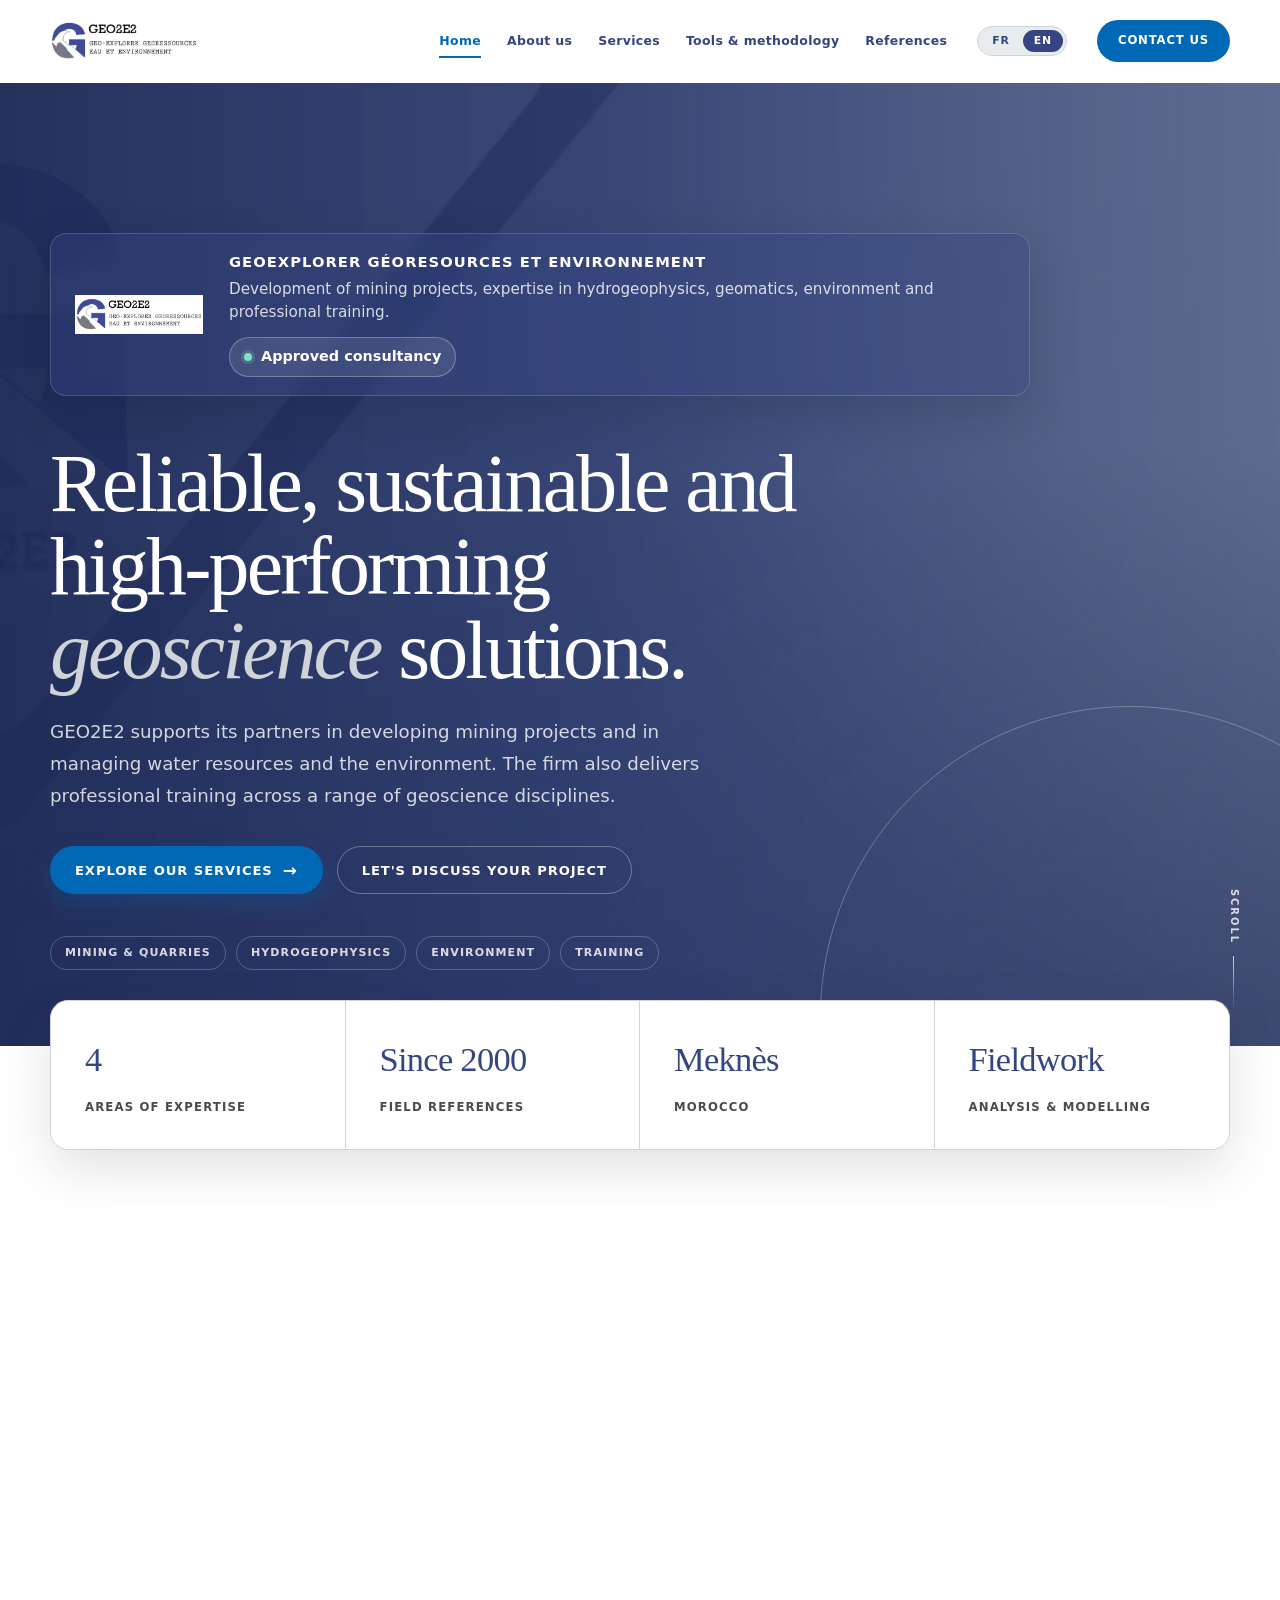
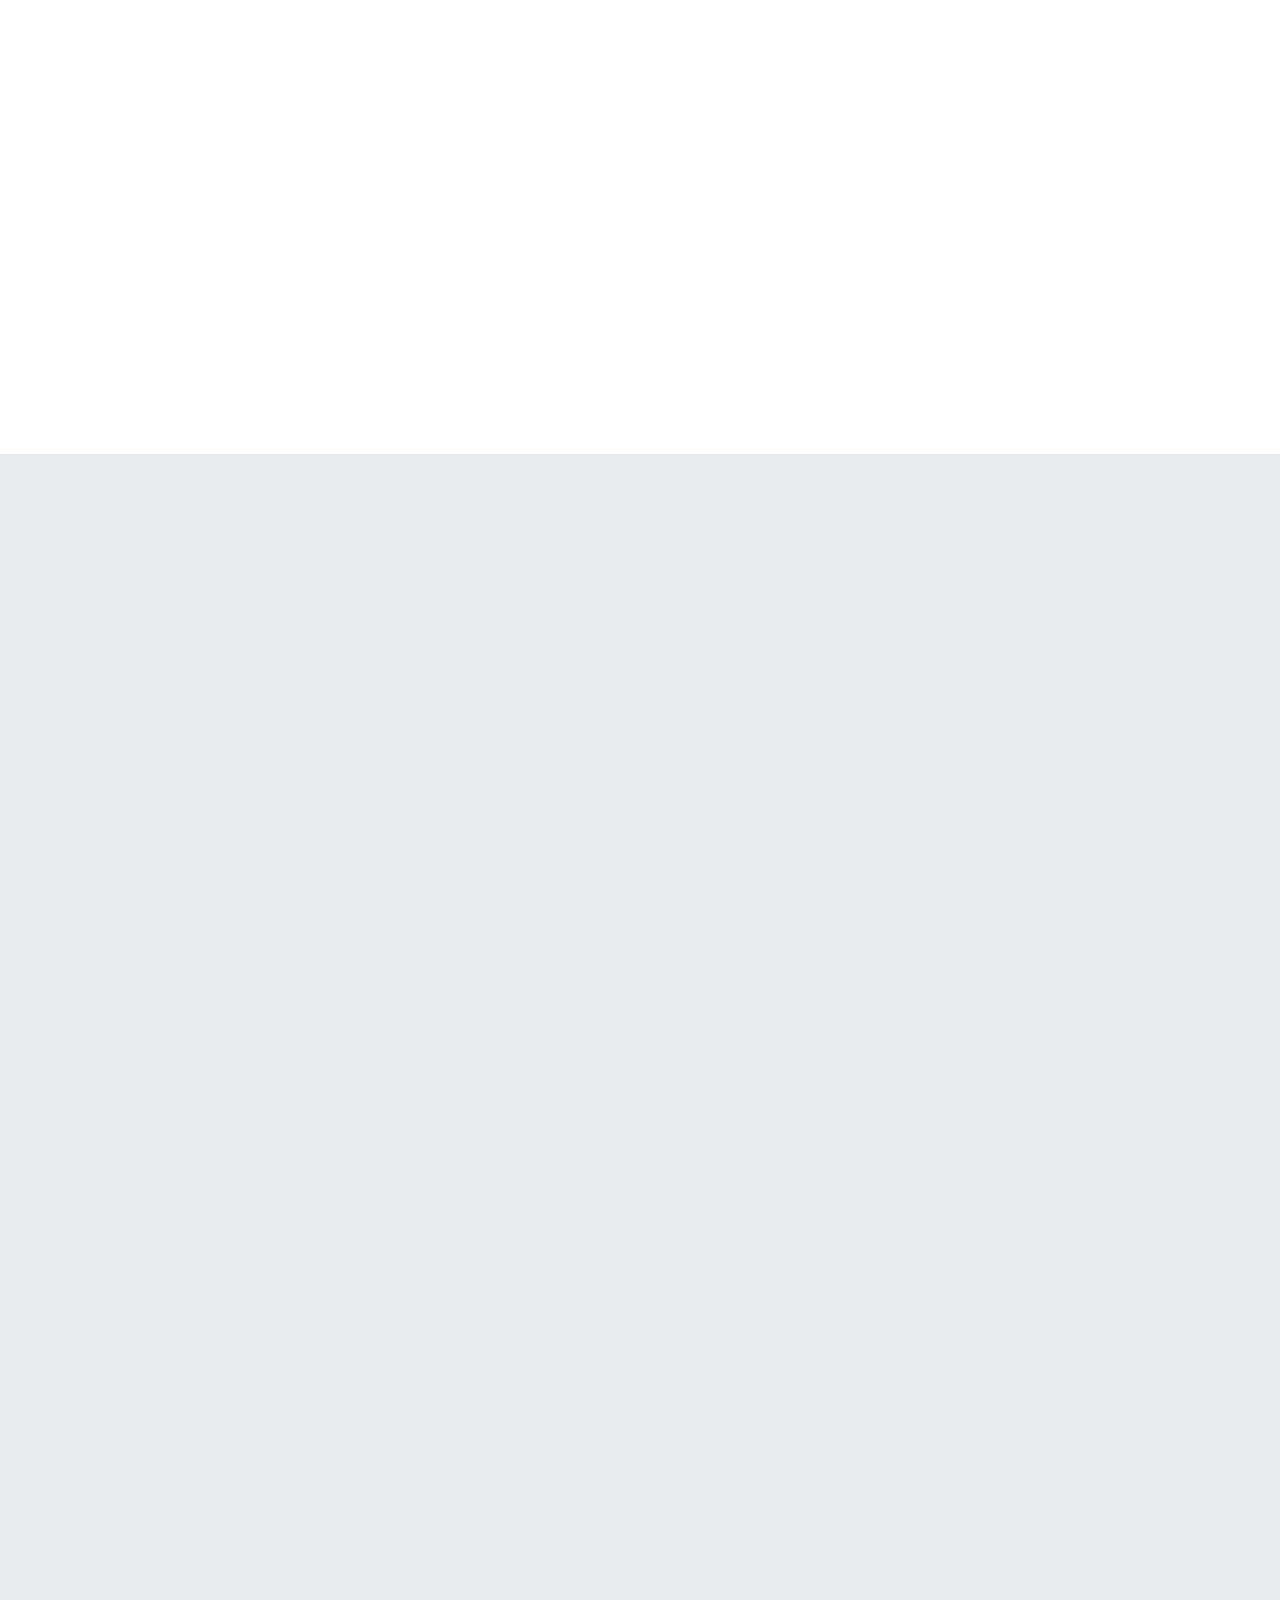
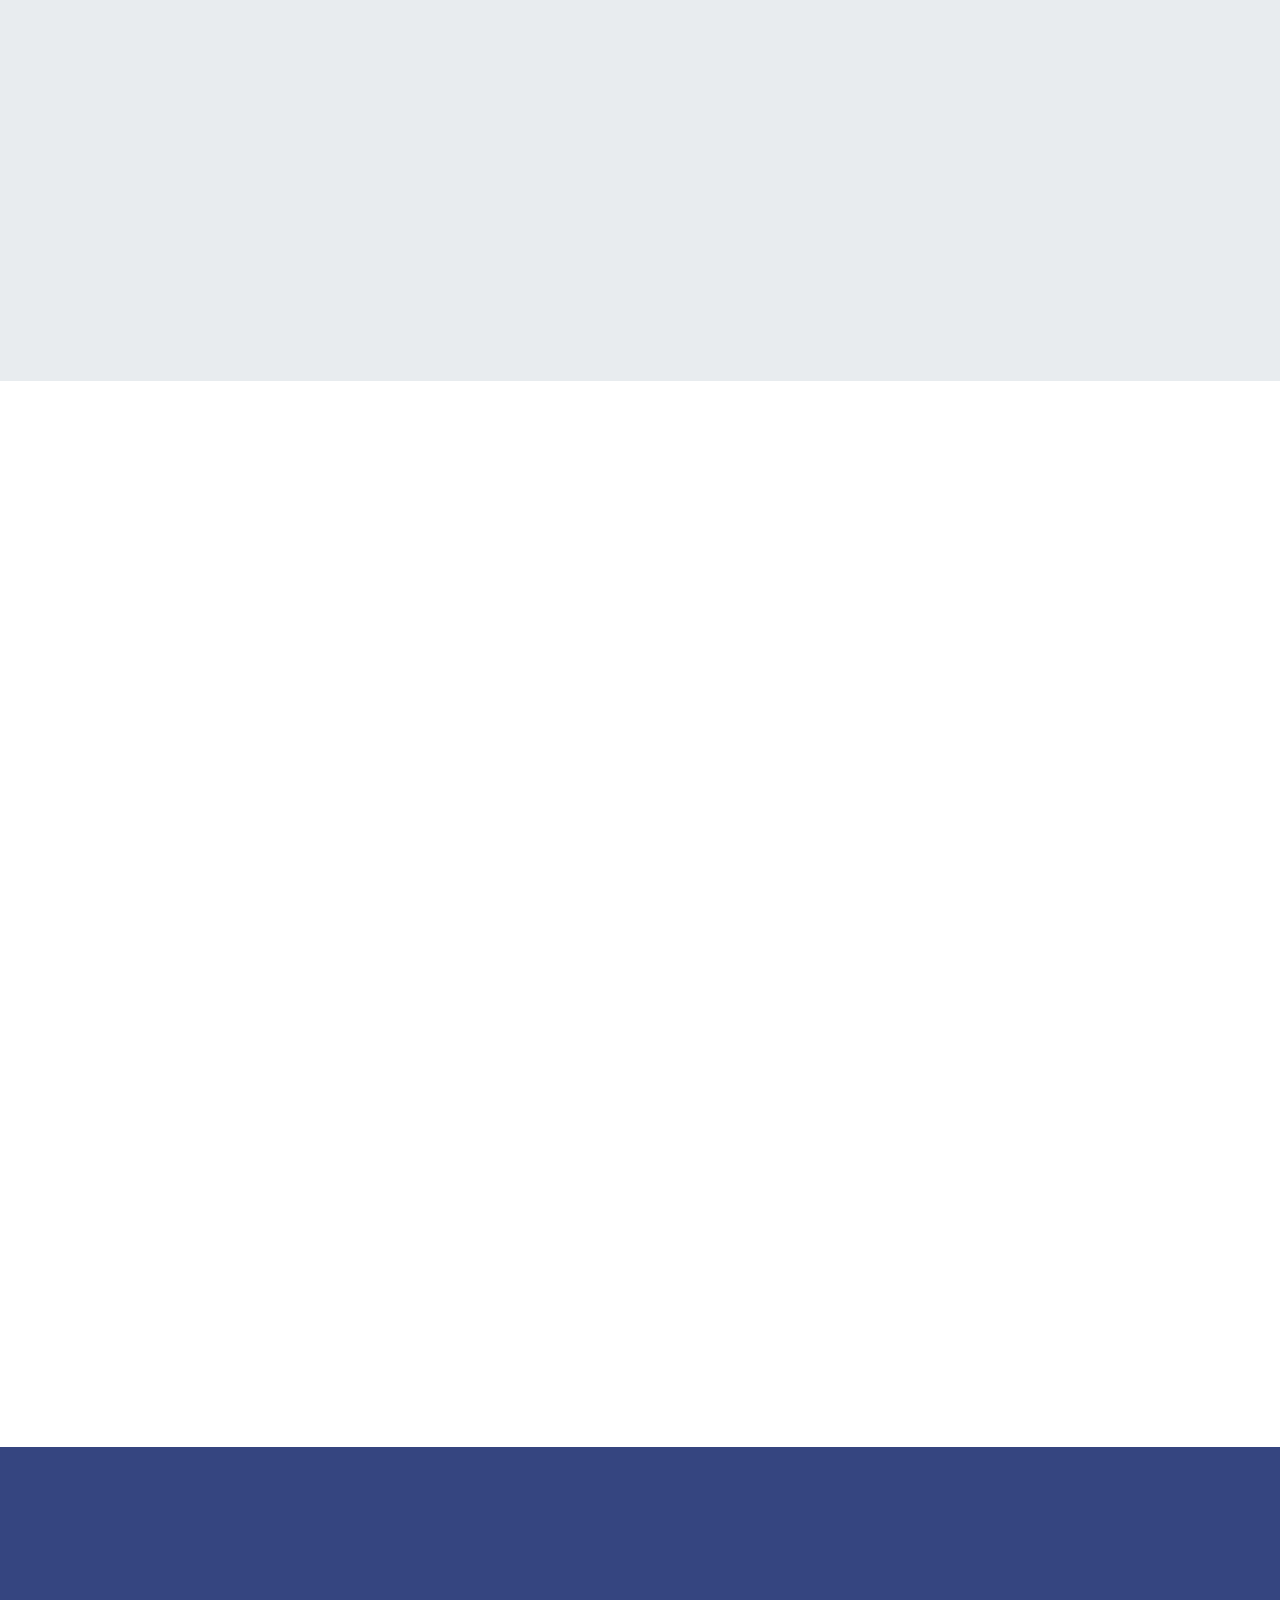
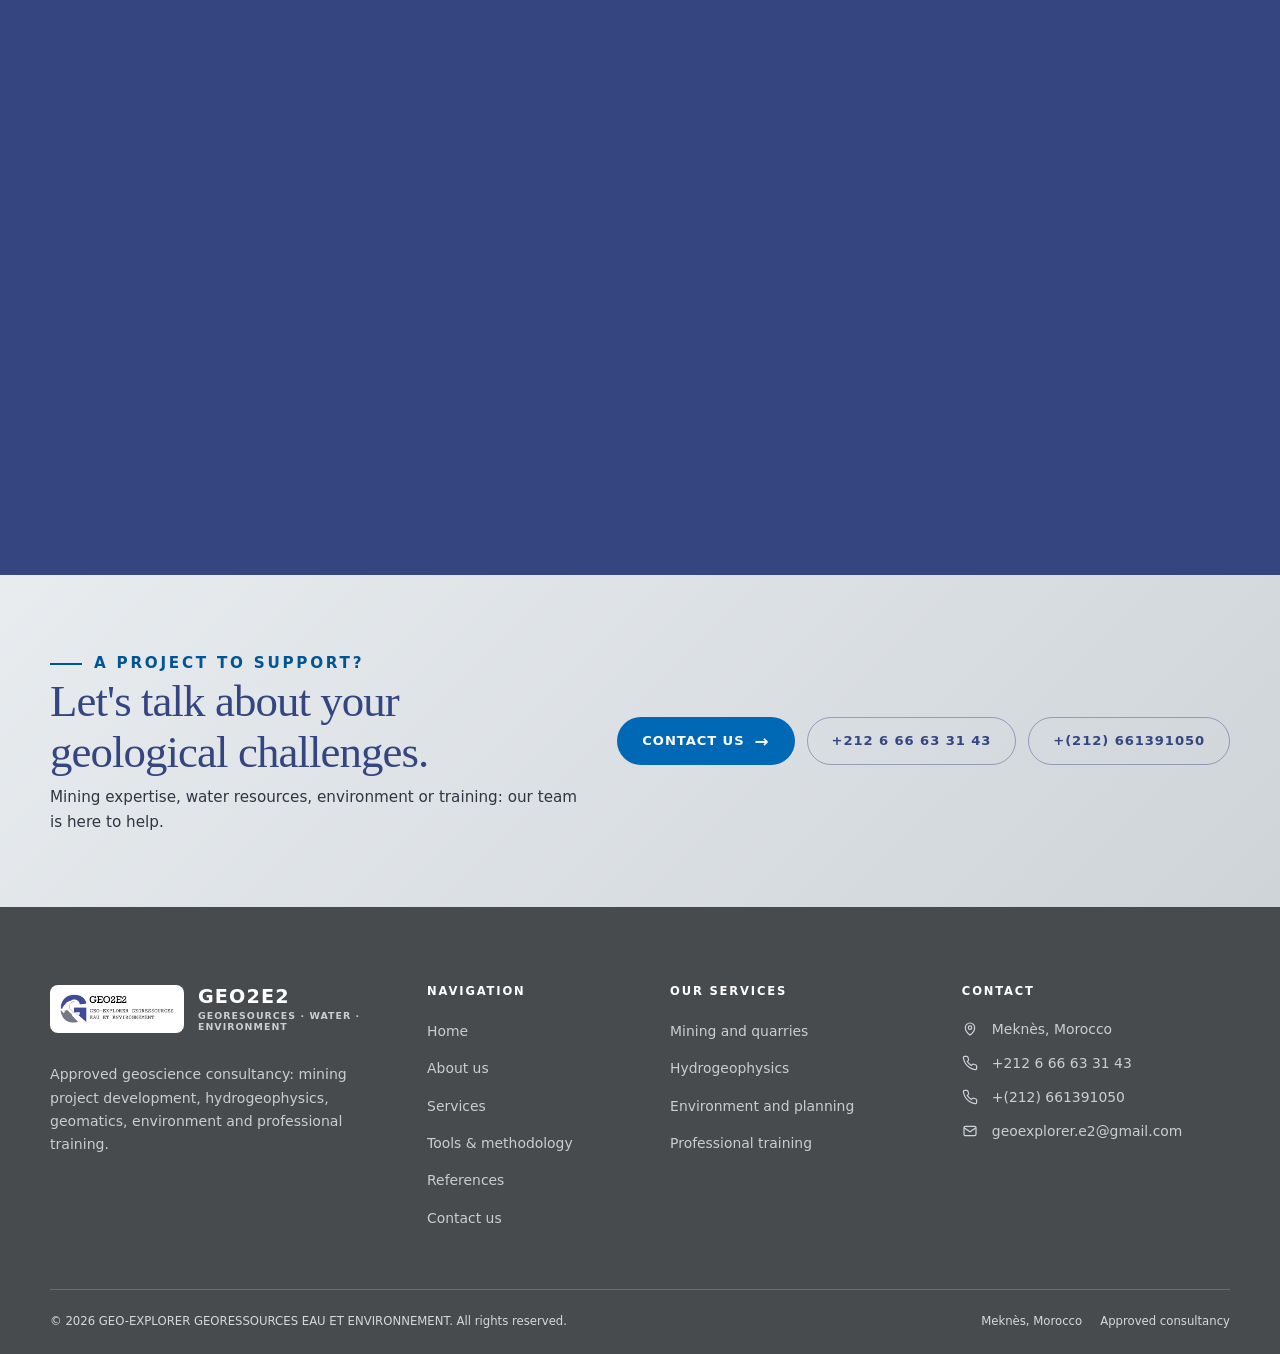
==== en/index.html @ a9dfc28a "État de référence avant remédiation" ====
<!DOCTYPE html>
<html lang="en" class="js">
<head>
  <meta charset="UTF-8">
  <meta name="viewport" content="width=device-width, initial-scale=1.0">
  <meta name="theme-color" content="#354580">
  <link rel="alternate" hreflang="fr" href="http://geo2e2.atwebpages.com/index.html">
  <link rel="alternate" hreflang="en" href="http://geo2e2.atwebpages.com/en/index.html">
  <link rel="alternate" hreflang="x-default" href="http://geo2e2.atwebpages.com/index.html">
  <link rel="canonical" href="http://geo2e2.atwebpages.com/en/index.html">
  <meta http-equiv="Content-Security-Policy" content="default-src 'none'; script-src 'self'; style-src 'self' https://fonts.googleapis.com; font-src https://fonts.gstatic.com; img-src 'self' data:; connect-src 'self'; form-action 'self' mailto:; base-uri 'self'; object-src 'none'; frame-src 'none'">
  <meta name="referrer" content="strict-origin-when-cross-origin">
  <title>GEO2E2 — Geoscience, mining, water and environmental consultancy</title>
  <meta name="description" content="GEO2E2 is an approved consultancy based in Meknès, Morocco. We support mining, hydrogeological and environmental projects and deliver professional training in the geosciences.">
  <meta property="og:title" content="GEO2E2 — Geosciences, water resources and environment">
  <meta property="og:description" content="Approved consultancy: mining and quarries, hydrogeophysics, environment, spatial planning and professional training.">
  <meta property="og:type" content="website">
  <meta property="og:locale" content="en_US">
  <meta property="og:locale:alternate" content="fr_FR">
  <meta property="og:image" content="../img/hero-background.jpg">
  <link rel="icon" href="../img/logo.jpeg">
  <link rel="preconnect" href="https://fonts.googleapis.com">
  <link rel="preconnect" href="https://fonts.gstatic.com" crossorigin>
  <link href="https://fonts.googleapis.com/css2?family=Manrope:wght@400;500;600;700;800&family=Newsreader:opsz,wght@6..72,400;6..72,500;6..72,600&display=swap" rel="stylesheet">
  <link rel="stylesheet" href="../css/reset.css?v=20261124">
  <link rel="stylesheet" href="../css/style.css?v=20261124">
  <script src="../js/lang.js?v=20261124"></script>
  <noscript><link rel="stylesheet" href="../css/noscript.css?v=20261124"></noscript>
  <script type="application/ld+json">
  {
    "@context": "https://schema.org",
    "@type": "ProfessionalService",
    "name": "GEO2E2 — GEO-EXPLORER GEORESSOURCES EAU ET ENVIRONNEMENT",
    "description": "Approved geoscience consultancy: mining project development, hydrogeophysics, environment, spatial planning and professional training.",
    "email": "geoexplorer.e2@gmail.com",
    "telephone": ["+212666633143", "+212661391050"],
    "address": {
      "@type": "PostalAddress",
      "addressLocality": "Meknès",
      "addressCountry": "MA"
    },
    "areaServed": "Morocco",
    "knowsAbout": [
      "Mineral exploration",
      "Hydrogeology",
      "Geophysics",
      "GIS and remote sensing",
      "Environmental impact studies",
      "Geoscience training"
    ]
  }
  </script>
</head>
<body>

  <a class="skip-link" href="#main">Skip to content</a>

  <header class="site-header">
    <div class="container header-inner">
      <a href="index.html" class="brand" aria-label="GEO2E2 — Georesources · Water · Environment">
        <img src="../img/logo.jpeg" alt="GEO2E2 logo">
      </a>

      <button class="nav-toggle" type="button" aria-expanded="false" aria-controls="primary-nav" aria-label="Open menu" data-label-open="Open menu" data-label-close="Close menu">
        <span></span><span></span><span></span>
      </button>

      <nav class="site-nav" id="primary-nav" aria-label="Main navigation">
        <ul class="nav-list">
          <li><a href="index.html" class="is-active">Home</a></li>
          <li><a href="index.html#about">About us</a></li>
          <li><a href="services.html">Services</a></li>
          <li><a href="tools-methodology.html">Tools &amp; methodology</a></li>
          <li><a href="references.html">References</a></li>
        </ul>
        <div class="lang-switch" role="group" aria-label="Language">
          <a href="../index.html" hreflang="fr" lang="fr" data-lang-switch="fr">FR</a>
          <a href="index.html" hreflang="en" lang="en" aria-current="page" data-lang-switch="en">EN</a>
        </div>
        <a href="contact.html" class="btn btn-dark nav-cta">Contact us</a>
      </nav>
    </div>
  </header>

  <main id="main">

    <!-- Hero -->
    <section class="hero">
      <div class="hero-media">
        <img src="../img/hero-background.jpg" alt="GEO2E2 — geosciences, mineral resources and the environment">
      </div>
      <div class="container">
        <div class="hero-brand">
          <div class="hero-brand-logo">
            <img src="../img/logo.jpeg" alt="GEO2E2 logo">
          </div>
          <div class="hero-brand-copy">
            <p class="hero-brand-title">GEOEXPLORER GÉORESOURCES ET ENVIRONNEMENT</p>
            <p class="hero-brand-desc">Development of mining projects, expertise in hydrogeophysics, geomatics, environment and professional training.</p>
            <p class="hero-approval"><span class="approval-dot" aria-hidden="true"></span>Approved consultancy</p>
          </div>
        </div>
        <div class="hero-content">
          <h1>Reliable, sustainable and high-performing <em>geoscience</em> solutions.</h1>
          <p class="lead">GEO2E2 supports its partners in developing mining projects and in managing water resources and the environment. The firm also delivers professional training across a range of geoscience disciplines.</p>
          <div class="hero-actions">
            <a href="services.html" class="btn btn-primary">Explore our services <span class="arrow" aria-hidden="true">→</span></a>
            <a href="contact.html" class="btn btn-ghost">Let's discuss your project</a>
          </div>
          <ul class="hero-tags" aria-label="Areas of expertise">
            <li>Mining &amp; quarries</li>
            <li>Hydrogeophysics</li>
            <li>Environment</li>
            <li>Training</li>
          </ul>
        </div>
      </div>
      <span class="hero-scroll" aria-hidden="true">Scroll</span>
    </section>

    <!-- Key figures -->
    <section class="facts" aria-label="GEO2E2 at a glance">
      <div class="container">
        <div class="facts-inner">
          <div class="fact">
            <strong>4</strong>
            <span>Areas of expertise</span>
          </div>
          <div class="fact">
            <strong>Since 2000</strong>
            <span>Field references</span>
          </div>
          <div class="fact">
            <strong>Meknès</strong>
            <span>Morocco</span>
          </div>
          <div class="fact">
            <strong>Fieldwork</strong>
            <span>Analysis &amp; modelling</span>
          </div>
        </div>
      </div>
    </section>

    <!-- About -->
    <section class="section section--white" id="about">
      <div class="container split">
        <div class="split-media reveal">
          <img src="../img/qui-sommes-nous.jpg" alt="GEO2E2 — geological expertise and fieldwork">
          <div class="floating-card">
            <span>Our commitment</span>
            <p>Turning every geological challenge into an opportunity to succeed.</p>
          </div>
        </div>
        <div class="split-body reveal">
          <p class="eyebrow">About us</p>
          <h2>A consultancy serving your projects.</h2>
          <p>GEO2E2 is an approved consultancy that supports its partners in developing mining projects as well as projects related to water resources and the environment. It also provides professional training in various geoscience disciplines.</p>
          <p>Our organisation places in-depth expertise and a resolutely innovative approach at the service of its partners. Backed by a team of highly qualified experts and a rigorous methodology, we design and deploy tailor-made solutions suited to the specific characteristics of each project.</p>
          <p>Our ambition is to provide reliable, sustainable and high-performing answers to today's challenges in the mining sector and in water resource management.</p>
          <ul class="checklist">
            <li>In-depth expertise and a multidisciplinary team</li>
            <li>A rigorous methodology, from fieldwork to deliverable</li>
            <li>Tailor-made, sustainable and cost-effective solutions</li>
          </ul>
          <a href="services.html" class="text-link">Discover our expertise <span class="arrow" aria-hidden="true">→</span></a>
        </div>
      </div>
    </section>

    <!-- Services -->
    <section class="section section--tinted" id="expertises">
      <div class="container">
        <div class="section-heading section-heading--center reveal">
          <p class="eyebrow">Our expertise</p>
          <h2>Our services</h2>
          <p>Integrated expertise to support mining projects, water resources, the environment and skills development.</p>
        </div>

        <div class="service-grid">
          <article class="service-card reveal">
            <a href="services.html#mining" class="service-media" aria-label="Learn more about Mining and quarries">
              <img src="../img/mines-carrieres.jpg" alt="Mining exploration and operations">
              <span class="service-index">01</span>
            </a>
            <div class="service-body">
              <h3><a href="services.html#mining">Mining and quarries</a></h3>
              <p>Mineral exploration, geological mapping and cross-sections, geochemistry, geophysics, resource estimation and support for mining projects.</p>
              <a href="services.html#mining" class="text-link">Learn more <span class="arrow" aria-hidden="true">→</span></a>
            </div>
          </article>

          <article class="service-card reveal">
            <a href="services.html#hydrogeophysics" class="service-media" aria-label="Learn more about Hydrogeophysics">
              <img src="../img/hydrogeophysique.jpg" alt="Hydrogeological studies and geophysical exploration">
              <span class="service-index">02</span>
            </a>
            <div class="service-body">
              <h3><a href="services.html#hydrogeophysics">Hydrogeophysics</a></h3>
              <p>Hydrogeological studies, geophysical exploration, pumping tests, modelling and sustainable management of water resources.</p>
              <a href="services.html#hydrogeophysics" class="text-link">Learn more <span class="arrow" aria-hidden="true">→</span></a>
            </div>
          </article>

          <article class="service-card reveal">
            <a href="services.html#environment" class="service-media" aria-label="Learn more about Environment and spatial planning">
              <img src="../img/environnement-amenagement.jpg" alt="Environment and spatial planning">
              <span class="service-index">03</span>
            </a>
            <div class="service-body">
              <h3><a href="services.html#environment">Environment and spatial planning</a></h3>
              <p>Impact studies, spatial analysis, hazard mapping, natural risk management and sustainable land-use planning.</p>
              <a href="services.html#environment" class="text-link">Learn more <span class="arrow" aria-hidden="true">→</span></a>
            </div>
          </article>

          <article class="service-card reveal">
            <a href="services.html#training" class="service-media" aria-label="Learn more about Professional training">
              <img src="../img/formations-professionnelles.jpg" alt="Professional geoscience training">
              <span class="service-index">04</span>
            </a>
            <div class="service-body">
              <h3><a href="services.html#training">Professional training</a></h3>
              <p>Programmes designed for public and private institutions, with hands-on field supervision and practical knowledge transfer.</p>
              <a href="services.html#training" class="text-link">Learn more <span class="arrow" aria-hidden="true">→</span></a>
            </div>
          </article>
        </div>
      </div>
    </section>

    <!-- Methodology -->
    <section class="section approach">
      <div class="container split">
        <div class="split-body reveal">
          <p class="eyebrow">Tools &amp; methodology</p>
          <h2>From fieldwork to deliverable, a controlled process.</h2>
          <p>Our methodology is based primarily on fieldwork, laboratory testing and analysis, and the processing of a comprehensive geological and geographical database. The data is compiled, analysed and interpreted to produce controlled modelling and design.</p>
          <ol class="process">
            <li>
              <span class="step-num">01</span>
              <div>
                <h3>Fieldwork &amp; data collection</h3>
                <p>Field surveys, sampling and the siting of boreholes.</p>
              </div>
            </li>
            <li>
              <span class="step-num">02</span>
              <div>
                <h3>Analysis &amp; laboratory</h3>
                <p>Testing, analysis and characterisation of the samples collected.</p>
              </div>
            </li>
            <li>
              <span class="step-num">03</span>
              <div>
                <h3>Processing &amp; interpretation</h3>
                <p>Geophysics, geological data, GIS, remote sensing and spatial modelling.</p>
              </div>
            </li>
            <li>
              <span class="step-num">04</span>
              <div>
                <h3>Control &amp; deliverables</h3>
                <p>Validation of results, reserve estimation and final technical documents.</p>
              </div>
            </li>
          </ol>
          <a href="tools-methodology.html" class="btn btn-outline">See our methodology <span class="arrow" aria-hidden="true">→</span></a>
        </div>

        <aside class="approach-panel reveal">
          <h3>A well-equipped expertise.</h3>
          <p>Complementary skills for rigorous, accurate projects tailored to each context.</p>
          <ul class="tool-chips">
            <li>GIS</li>
            <li>Remote sensing</li>
            <li>Geophysics</li>
            <li>Spatial modelling</li>
            <li>Machine Learning</li>
            <li>Deep Learning</li>
            <li>Reserve estimation</li>
            <li>Digital mapping</li>
          </ul>
          <div class="mini-stat">
            <strong>360°</strong>
            <span>An integrated approach, from fieldwork to decision-making</span>
          </div>
        </aside>
      </div>
    </section>

    <!-- References -->
    <section class="section section--dark">
      <div class="container refs-home">
        <div class="reveal">
          <p class="eyebrow eyebrow--light">Technical references</p>
          <h2>Field references since 2000.</h2>
          <p class="lead">Mineral exploration, hydrogeology, environment and training: our assignments support mining companies, institutions and public and private operators across Morocco.</p>
          <div class="ref-numbers">
            <div>
              <strong>20</strong>
              <span>Expertise assignments</span>
            </div>
            <div>
              <strong>08</strong>
              <span>Training references</span>
            </div>
            <div>
              <strong>2000–2026</strong>
              <span>Fieldwork &amp; support</span>
            </div>
          </div>
          <p class="refs-cta"><a href="references.html" class="btn btn-light">View our references <span class="arrow" aria-hidden="true">→</span></a></p>
        </div>
        <figure class="ref-quote reveal">
          <p>“Preparation of geological reports and mining-title files (renewal of operating licences and exploration permits) for companies operating in the Anti-Atlas.”</p>
          <footer>Expertise · 2024–2026</footer>
        </figure>
      </div>
    </section>

    <!-- CTA -->
    <section class="cta-band">
      <div class="container cta-inner">
        <div>
          <p class="eyebrow">A project to support?</p>
          <h2>Let's talk about your geological challenges.</h2>
          <p>Mining expertise, water resources, environment or training: our team is here to help.</p>
        </div>
        <div class="cta-actions">
          <a href="contact.html" class="btn btn-dark">Contact us <span class="arrow" aria-hidden="true">→</span></a>
          <a href="tel:+212666633143" class="btn btn-outline">+212 6 66 63 31 43</a>
          <a href="tel:+212661391050" class="btn btn-outline">+(212) 661391050</a>
        </div>
      </div>
    </section>

  </main>

  <footer class="site-footer">
    <div class="container">
      <div class="footer-grid">
        <div class="footer-brand">
          <a href="index.html" class="brand" aria-label="GEO2E2 — Georesources · Water · Environment">
            <img src="../img/logo.jpeg" alt="GEO2E2 logo">
            <span class="brand-text">
              <strong>GEO2E2</strong>
              <small>Georesources · Water · Environment</small>
            </span>
          </a>
          <p>Approved geoscience consultancy: mining project development, hydrogeophysics, geomatics, environment and professional training.</p>
        </div>

        <div class="footer-col">
          <h3>Navigation</h3>
          <ul>
            <li><a href="index.html">Home</a></li>
            <li><a href="index.html#about">About us</a></li>
            <li><a href="services.html">Services</a></li>
            <li><a href="tools-methodology.html">Tools &amp; methodology</a></li>
            <li><a href="references.html">References</a></li>
            <li><a href="contact.html">Contact us</a></li>
          </ul>
        </div>

        <div class="footer-col">
          <h3>Our services</h3>
          <ul>
            <li><a href="services.html#mining">Mining and quarries</a></li>
            <li><a href="services.html#hydrogeophysics">Hydrogeophysics</a></li>
            <li><a href="services.html#environment">Environment and planning</a></li>
            <li><a href="services.html#training">Professional training</a></li>
          </ul>
        </div>

        <div class="footer-col">
          <h3>Contact</h3>
          <ul class="footer-contact">
            <li>
              <svg viewBox="0 0 24 24" fill="none" stroke="currentColor" stroke-width="1.8" aria-hidden="true"><path d="M12 21s7-5.4 7-11a7 7 0 1 0-14 0c0 5.6 7 11 7 11Z"/><circle cx="12" cy="10" r="2.6"/></svg>
              <span>Meknès, Morocco</span>
            </li>
            <li>
              <svg viewBox="0 0 24 24" fill="none" stroke="currentColor" stroke-width="1.8" aria-hidden="true"><path d="M22 16.9v3a2 2 0 0 1-2.2 2 19.8 19.8 0 0 1-8.6-3.1 19.5 19.5 0 0 1-6-6A19.8 19.8 0 0 1 2.1 4.2 2 2 0 0 1 4.1 2h3a2 2 0 0 1 2 1.7c.1.9.4 1.8.7 2.6a2 2 0 0 1-.5 2.1L8 9.7a16 16 0 0 0 6 6l1.3-1.3a2 2 0 0 1 2.1-.5c.8.3 1.7.6 2.6.7a2 2 0 0 1 1.7 2Z"/></svg>
              <a href="tel:+212666633143">+212 6 66 63 31 43</a>
            </li>
            <li>
              <svg viewBox="0 0 24 24" fill="none" stroke="currentColor" stroke-width="1.8" aria-hidden="true"><path d="M22 16.9v3a2 2 0 0 1-2.2 2 19.8 19.8 0 0 1-8.6-3.1 19.5 19.5 0 0 1-6-6A19.8 19.8 0 0 1 2.1 4.2 2 2 0 0 1 4.1 2h3a2 2 0 0 1 2 1.7c.1.9.4 1.8.7 2.6a2 2 0 0 1-.5 2.1L8 9.7a16 16 0 0 0 6 6l1.3-1.3a2 2 0 0 1 2.1-.5c.8.3 1.7.6 2.6.7a2 2 0 0 1 1.7 2Z"/></svg>
              <a href="tel:+212661391050">+(212) 661391050</a>
            </li>
            <li>
              <svg viewBox="0 0 24 24" fill="none" stroke="currentColor" stroke-width="1.8" aria-hidden="true"><rect x="3" y="5" width="18" height="14" rx="2"/><path d="m3 7 9 6 9-6"/></svg>
              <a href="mailto:geoexplorer.e2@gmail.com">geoexplorer.e2@gmail.com</a>
            </li>
          </ul>
        </div>
      </div>

      <div class="footer-bottom">
        <p>© <span data-year>2026</span> GEO-EXPLORER GEORESSOURCES EAU ET ENVIRONNEMENT. All rights reserved.</p>
        <div class="footer-legal">
          <span>Meknès, Morocco</span>
          <span>Approved consultancy</span>
        </div>
      </div>
    </div>
  </footer>

  <script src="../js/main.js?v=20261124"></script>
</body>
</html>
---- css/style.css ----
/* ==========================================================================
   GEO2E2 — Feuille de styles principale
   Géosciences · Ressources en eau · Environnement · Formations
   ========================================================================== */

:root {
  /* Palette de marque GEO2E2 — extraite du logo et de la carte de visite */
  --color-primary: #0068b4;        /* Bleu océan — boutons d'action, liens actifs */
  --color-primary-dark: #005594;   /* Bleu océan profond — survols */
  --color-secondary: #354580;      /* Bleu nuit / indigo — logo, titres majeurs */
  --color-secondary-dark: #2c3a6e; /* Indigo profond — dégradés, survols */
  --color-dark: #484b4e;           /* Gris anthracite — footer, séparateurs */
  --color-text: #2f3542;           /* Gris ardoise — texte courant */
  --color-bg-light: #e8ecef;       /* Gris clair — fonds alternés, bannières */
  --color-bg-mid: #cfd4d9;         /* Gris moyen — bordures, aplats */
  --color-white: #ffffff;

  /* Alias historiques : les composants existants héritent de la nouvelle palette */
  --ink: var(--color-text);
  --navy-950: var(--color-secondary);
  --navy-900: var(--color-secondary);
  --navy-800: var(--color-secondary-dark);
  --navy-700: var(--color-secondary);
  --teal-600: var(--color-primary);
  --teal-500: var(--color-primary);
  --teal-100: var(--color-bg-light);
  --gold: var(--color-primary);
  --gold-soft: var(--color-bg-mid);
  --gold-100: var(--color-bg-light);
  --paper: var(--color-white);
  --paper-warm: var(--color-bg-light);
  --surface: var(--color-white);
  --line: var(--color-bg-mid);
  --line-dark: rgba(255, 255, 255, 0.18);
  --muted: var(--color-dark);
  --text: var(--color-text);
  --white: var(--color-white);

  --font-sans: "Manrope", "Segoe UI", system-ui, -apple-system, "Helvetica Neue", Arial, sans-serif;
  --font-display: "Newsreader", Georgia, "Times New Roman", serif;

  --container: 1180px;
  --radius-sm: 10px;
  --radius: 18px;
  --radius-lg: 28px;

  --shadow-sm: 0 8px 24px rgba(47, 53, 66, 0.08);
  --shadow-md: 0 18px 50px rgba(47, 53, 66, 0.14);
  --shadow-lg: 0 30px 80px rgba(47, 53, 66, 0.22);

  --ease: cubic-bezier(0.22, 1, 0.36, 1);
}

/* --------------------------------------------------------------------------
   Base
   -------------------------------------------------------------------------- */

html {
  scroll-behavior: smooth;
}

body {
  font-family: var(--font-sans);
  color: var(--text);
  background: var(--paper);
  line-height: 1.65;
  overflow-x: hidden;
}

h1, h2, h3, h4, h5, h6 {
  color: var(--navy-900);
  font-weight: 700;
  line-height: 1.12;
  letter-spacing: -0.02em;
}

h1, h2 {
  font-family: var(--font-display);
  font-weight: 500;
}

p {
  color: var(--muted);
}

strong {
  color: var(--navy-900);
  font-weight: 700;
}

a {
  color: var(--teal-600);
  transition: color 0.25s var(--ease);
}

a:hover {
  color: var(--navy-900);
}

img {
  max-width: 100%;
}

::selection {
  background: var(--gold-soft);
  color: var(--navy-950);
}

:focus-visible {
  outline: 3px solid var(--color-primary);
  outline-offset: 4px;
}

/* Sur les fonds sombres, l'anneau de focus passe en clair pour rester visible */
.hero :focus-visible,
.page-hero :focus-visible,
.method-quote :focus-visible,
.approach-panel :focus-visible,
.floating-card :focus-visible,
.contact-panel :focus-visible,
.section--dark :focus-visible,
.site-footer :focus-visible {
  outline-color: var(--color-bg-light);
}

.container {
  width: min(calc(100% - 48px), var(--container));
  margin-inline: auto;
}

.skip-link {
  position: fixed;
  top: 12px;
  left: 12px;
  z-index: 9999;
  padding: 12px 18px;
  background: var(--navy-950);
  color: var(--white);
  border-radius: 8px;
  transform: translateY(-160%);
  transition: transform 0.2s ease;
}

.skip-link:focus {
  transform: translateY(0);
  color: var(--white);
}

/* --------------------------------------------------------------------------
   Buttons, labels & utilities
   -------------------------------------------------------------------------- */

.btn {
  display: inline-flex;
  align-items: center;
  justify-content: center;
  gap: 10px;
  min-height: 48px;
  padding: 13px 24px;
  border: 1px solid transparent;
  border-radius: 999px;
  font-size: 0.82rem;
  font-weight: 800;
  letter-spacing: 0.07em;
  text-transform: uppercase;
  line-height: 1;
  white-space: nowrap;
  transition: transform 0.25s var(--ease), background 0.25s ease,
    color 0.25s ease, border-color 0.25s ease, box-shadow 0.25s ease;
}

.btn:hover {
  transform: translateY(-2px);
}

.btn-primary {
  background: var(--color-primary);
  color: var(--color-white);
  box-shadow: 0 10px 24px rgba(0, 104, 180, 0.26);
}

.btn-primary:hover {
  background: var(--color-primary-dark);
  color: var(--color-white);
}

.btn-dark {
  background: var(--color-secondary);
  color: var(--color-white);
}

.btn-dark:hover {
  background: var(--color-secondary-dark);
  color: var(--color-white);
}

.btn-outline {
  border-color: rgba(53, 69, 128, 0.35);
  color: var(--color-secondary);
  background: transparent;
}

.btn-outline:hover {
  background: var(--color-secondary);
  border-color: var(--color-secondary);
  color: var(--color-white);
}

.btn-light {
  background: var(--color-white);
  color: var(--color-secondary);
}

.btn-light:hover {
  background: var(--color-bg-light);
  color: var(--color-secondary);
}

.btn-ghost {
  border-color: rgba(255, 255, 255, 0.32);
  color: var(--white);
  background: transparent;
}

.btn-ghost:hover {
  background: rgba(255, 255, 255, 0.1);
  color: var(--white);
}

.btn .arrow {
  font-size: 1.05rem;
  line-height: 1;
  transition: transform 0.25s var(--ease);
}

.btn:hover .arrow {
  transform: translateX(4px);
}

.eyebrow {
  display: inline-flex;
  align-items: center;
  gap: 12px;
  margin-bottom: 18px;
  color: var(--teal-600);
  font-size: 0.74rem;
  font-weight: 800;
  letter-spacing: 0.18em;
  text-transform: uppercase;
}

.eyebrow::before {
  content: "";
  width: 32px;
  height: 2px;
  background: var(--gold);
  flex: none;
}

.eyebrow--light {
  color: var(--color-bg-mid);
}

.eyebrow--light::before {
  background: var(--color-bg-mid);
}

.section {
  padding: 104px 0;
  position: relative;
}

.section--tinted {
  background: var(--paper-warm);
}

.section--white {
  background: var(--surface);
}

.section--dark {
  background: var(--navy-950);
  color: var(--white);
}

.section--dark h2,
.section--dark h3 {
  color: var(--white);
}

.section--dark p {
  color: rgba(255, 255, 255, 0.72);
}

.section-heading {
  max-width: 720px;
  margin-bottom: 54px;
}

.section-heading--center {
  margin-inline: auto;
  text-align: center;
}

.section-heading--center .eyebrow {
  justify-content: center;
}

.section-heading h2 {
  margin-bottom: 20px;
  font-size: clamp(2.1rem, 4.1vw, 3.4rem);
}

.section-heading p {
  max-width: 640px;
  font-size: 1.04rem;
}

.section-heading--center p {
  margin-inline: auto;
}

.text-link {
  display: inline-flex;
  align-items: center;
  gap: 8px;
  color: var(--navy-900);
  font-size: 0.78rem;
  font-weight: 800;
  letter-spacing: 0.09em;
  text-transform: uppercase;
  border-bottom: 1px solid var(--gold);
  padding-bottom: 5px;
}

.text-link:hover {
  color: var(--teal-600);
}

.text-link .arrow {
  transition: transform 0.25s var(--ease);
}

.text-link:hover .arrow {
  transform: translateX(4px);
}

/* Utilitaires ponctuels (remplacent les styles inline, compatibles CSP) */
.refs-cta {
  margin-top: 34px;
}

.formation-note {
  margin-top: 22px;
}

.contact-panel .contact-map-line {
  margin: 24px 0 0;
}

.contact-panel .contact-map-link {
  color: var(--color-bg-mid);
  border-color: var(--color-bg-mid);
}

.contact-panel .contact-map-link:hover {
  color: var(--white);
}

/* --------------------------------------------------------------------------
   Header
   -------------------------------------------------------------------------- */

.site-header {
  position: sticky;
  top: 0;
  z-index: 1000;
  background: rgba(255, 255, 255, 0.94);
  border-bottom: 1px solid transparent;
  backdrop-filter: blur(14px);
  -webkit-backdrop-filter: blur(14px);
  transition: border-color 0.3s ease, box-shadow 0.3s ease;
}

.site-header.is-scrolled {
  border-bottom-color: var(--line);
  box-shadow: 0 10px 30px rgba(47, 53, 66, 0.08);
}

.header-inner {
  display: flex;
  align-items: center;
  justify-content: space-between;
  gap: 30px;
  min-height: 82px;
}

.brand {
  display: inline-flex;
  align-items: center;
  gap: 14px;
  flex: none;
}

.brand img {
  width: auto;
  height: 46px;
  border-radius: 7px;
}

.brand-text {
  display: flex;
  flex-direction: column;
  line-height: 1.15;
  color: var(--navy-900);
}

.brand-text strong {
  font-size: 1.2rem;
  letter-spacing: 0.06em;
}

.brand-text small {
  margin-top: 3px;
  color: var(--muted);
  font-size: 0.59rem;
  font-weight: 700;
  letter-spacing: 0.11em;
  text-transform: uppercase;
}

.site-nav {
  display: flex;
  align-items: center;
  gap: 30px;
}

.nav-list {
  display: flex;
  align-items: center;
  gap: 26px;
}

.nav-list a {
  position: relative;
  display: inline-block;
  padding: 8px 0;
  color: var(--navy-900);
  font-size: 0.78rem;
  font-weight: 700;
  letter-spacing: 0.025em;
}

.nav-list a::after {
  content: "";
  position: absolute;
  left: 0;
  right: 0;
  bottom: 1px;
  height: 2px;
  background: var(--gold);
  transform: scaleX(0);
  transform-origin: right;
  transition: transform 0.3s var(--ease);
}

.nav-list a:hover::after,
.nav-list a.is-active::after {
  transform: scaleX(1);
  transform-origin: left;
}

.nav-list a.is-active {
  color: var(--teal-600);
}

.nav-cta {
  min-height: 42px;
  padding: 11px 20px;
  font-size: 0.73rem;
  background: var(--color-primary);
}

.nav-cta:hover {
  background: var(--color-primary-dark);
}

/* --- Sélecteur de langue FR / EN ---------------------------------------- */
.lang-switch {
  display: inline-flex;
  align-items: center;
  gap: 2px;
  padding: 3px;
  border: 1px solid var(--line);
  border-radius: 999px;
  background: var(--color-bg-light);
}

.lang-switch a {
  display: inline-block;
  padding: 6px 11px;
  border-radius: 999px;
  color: var(--color-secondary);
  font-size: 0.68rem;
  font-weight: 800;
  letter-spacing: 0.08em;
  line-height: 1;
  transition: background 0.25s var(--ease), color 0.25s var(--ease);
}

.lang-switch a:hover {
  color: var(--color-primary);
}

.lang-switch a[aria-current] {
  background: var(--color-secondary);
  color: var(--color-white);
}

.lang-switch a[aria-current]:hover {
  color: var(--color-white);
}

.nav-toggle {
  display: none;
  width: 46px;
  height: 46px;
  border: 1px solid var(--line);
  border-radius: 50%;
  background: var(--surface);
  align-items: center;
  justify-content: center;
  flex-direction: column;
  gap: 5px;
}

.nav-toggle span {
  display: block;
  width: 20px;
  height: 2px;
  background: var(--navy-900);
  border-radius: 2px;
  transition: transform 0.3s var(--ease), opacity 0.2s ease;
}

.nav-toggle[aria-expanded="true"] span:nth-child(1) {
  transform: translateY(7px) rotate(45deg);
}

.nav-toggle[aria-expanded="true"] span:nth-child(2) {
  opacity: 0;
}

.nav-toggle[aria-expanded="true"] span:nth-child(3) {
  transform: translateY(-7px) rotate(-45deg);
}

/* --------------------------------------------------------------------------
   Hero — accueil
   -------------------------------------------------------------------------- */

.hero {
  position: relative;
  display: flex;
  align-items: flex-end;
  min-height: min(760px, calc(100vh - 82px));
  padding: 150px 0 76px;
  overflow: hidden;
  background: var(--navy-950);
  color: var(--white);
}

.hero-media {
  position: absolute;
  inset: 0;
  z-index: 0;
}

.hero-media img {
  width: 100%;
  height: 100%;
  object-fit: cover;
  object-position: 68% center;
  transform: scale(1.02);
  animation: heroZoom 18s var(--ease) both;
}

@keyframes heroZoom {
  from { transform: scale(1.09); }
  to { transform: scale(1.02); }
}

.hero::before {
  content: "";
  position: absolute;
  inset: 0;
  z-index: 1;
  background:
    linear-gradient(90deg, rgba(31, 43, 88, 0.97) 0%, rgba(40, 55, 108, 0.90) 46%, rgba(53, 69, 128, 0.58) 100%),
    linear-gradient(0deg, rgba(47, 53, 66, 0.78) 0%, rgba(47, 53, 66, 0.12) 62%);
}

.hero::after {
  content: "";
  position: absolute;
  z-index: 1;
  right: -160px;
  bottom: -280px;
  width: 620px;
  height: 620px;
  border: 1px solid rgba(232, 236, 239, 0.30);
  border-radius: 50%;
  pointer-events: none;
}

.hero .container {
  position: relative;
  z-index: 2;
}

.hero-content {
  max-width: 820px;
}

.hero h1 {
  margin-bottom: 24px;
  color: var(--white);
  font-size: clamp(2.7rem, 6.4vw, 5.3rem);
  line-height: 1.02;
  letter-spacing: -0.035em;
}

.hero h1 em {
  color: var(--gold-soft);
  font-style: italic;
}

.hero .lead {
  max-width: 660px;
  margin-bottom: 34px;
  color: rgba(255, 255, 255, 0.8);
  font-size: clamp(1rem, 1.5vw, 1.14rem);
  line-height: 1.75;
}

/* Bandeau de marque : logo à gauche, textes au premier plan à droite */
.hero-brand {
  display: flex;
  align-items: center;
  gap: 26px;
  max-width: 980px;
  margin-bottom: 46px;
  padding: 18px 24px;
  border: 1px solid rgba(255, 255, 255, 0.16);
  border-radius: 16px;
  background: rgba(53, 69, 128, 0.38);
  box-shadow: 0 18px 48px rgba(15, 20, 40, 0.18);
  backdrop-filter: blur(8px);
}

.hero-brand-logo {
  flex: 0 0 auto;
}

.hero-brand-logo img {
  display: block;
  width: 128px;
  height: auto;
  max-height: 96px;
  object-fit: contain;
}

.hero-brand-copy {
  min-width: 0;
}

.hero-brand-title {
  margin: 0 0 6px;
  color: var(--white);
  font-size: clamp(0.85rem, 1.15vw, 1rem);
  font-weight: 800;
  letter-spacing: 0.07em;
  line-height: 1.35;
  text-transform: uppercase;
}

.hero-brand-desc {
  margin: 0 0 12px;
  color: rgba(255, 255, 255, 0.82);
  font-size: 0.95rem;
  line-height: 1.55;
}

/* Agrément : mis en avant sans effet tape-à-l'œil */
.hero-approval {
  display: inline-flex;
  align-items: center;
  gap: 9px;
  margin: 0;
  padding: 7px 14px;
  border: 1px solid rgba(255, 255, 255, 0.28);
  border-radius: 999px;
  background: rgba(255, 255, 255, 0.1);
  color: var(--white);
  font-size: 0.9rem;
  font-weight: 700;
  animation: approvalPulse 3s ease-in-out infinite;
}

.approval-dot {
  width: 8px;
  height: 8px;
  border-radius: 50%;
  background: #7fe0c3;
  box-shadow: 0 0 0 3px rgba(127, 224, 195, 0.18);
}

@keyframes approvalPulse {
  0%, 100% { box-shadow: 0 0 0 0 rgba(255, 255, 255, 0.18); }
  50% { box-shadow: 0 0 0 8px rgba(255, 255, 255, 0); }
}

.hero-actions {
  display: flex;
  flex-wrap: wrap;
  align-items: center;
  gap: 14px;
}

.hero-tags {
  display: flex;
  flex-wrap: wrap;
  gap: 10px;
  margin-top: 42px;
  padding: 0;
}

.hero-tags li {
  padding: 7px 14px;
  border: 1px solid rgba(255, 255, 255, 0.22);
  border-radius: 999px;
  color: rgba(255, 255, 255, 0.82);
  font-size: 0.69rem;
  font-weight: 700;
  letter-spacing: 0.1em;
  text-transform: uppercase;
}

.hero-scroll {
  position: absolute;
  z-index: 2;
  right: 38px;
  bottom: 36px;
  display: flex;
  align-items: center;
  gap: 12px;
  color: rgba(255, 255, 255, 0.8);
  font-size: 0.62rem;
  font-weight: 700;
  letter-spacing: 0.2em;
  text-transform: uppercase;
  writing-mode: vertical-rl;
}

.hero-scroll::after {
  content: "";
  width: 1px;
  height: 54px;
  background: linear-gradient(var(--color-bg-mid), transparent);
}

/* --------------------------------------------------------------------------
   Bandeau chiffres / repères
   -------------------------------------------------------------------------- */

.facts {
  position: relative;
  z-index: 3;
  margin-top: -46px;
}

.facts-inner {
  display: grid;
  grid-template-columns: repeat(4, 1fr);
  background: var(--surface);
  border: 1px solid var(--line);
  border-radius: var(--radius);
  box-shadow: var(--shadow-md);
  overflow: hidden;
}

.fact {
  padding: 30px 34px;
  border-right: 1px solid var(--line);
}

.fact:last-child {
  border-right: 0;
}

.fact strong {
  display: block;
  margin-bottom: 5px;
  color: var(--navy-900);
  font-family: var(--font-display);
  font-size: clamp(1.55rem, 2.8vw, 2.15rem);
  font-weight: 500;
  letter-spacing: -0.02em;
}

.fact span {
  color: var(--muted);
  font-size: 0.73rem;
  font-weight: 700;
  letter-spacing: 0.1em;
  text-transform: uppercase;
}

/* --------------------------------------------------------------------------
   Section « Qui sommes-nous »
   -------------------------------------------------------------------------- */

.split {
  display: grid;
  grid-template-columns: minmax(0, 0.92fr) minmax(0, 1.08fr);
  gap: clamp(46px, 7vw, 96px);
  align-items: center;
}

.split--reverse .split-media {
  order: 2;
}

.split-media {
  position: relative;
}

.split-media img {
  width: 100%;
  aspect-ratio: 4 / 4.6;
  object-fit: cover;
  border-radius: var(--radius-lg);
  box-shadow: var(--shadow-md);
}

.split-media::before {
  content: "";
  position: absolute;
  z-index: -1;
  top: -18px;
  left: -18px;
  width: 120px;
  height: 120px;
  border-top: 1px solid var(--gold);
  border-left: 1px solid var(--gold);
  border-radius: 24px 0 0 0;
}

.floating-card {
  position: absolute;
  right: -26px;
  bottom: 30px;
  max-width: 290px;
  padding: 25px 26px;
  background: var(--navy-950);
  color: var(--white);
  border-radius: var(--radius);
  box-shadow: var(--shadow-lg);
}

.floating-card span {
  display: block;
  margin-bottom: 8px;
  color: var(--gold-soft);
  font-size: 0.64rem;
  font-weight: 800;
  letter-spacing: 0.18em;
  text-transform: uppercase;
}

.floating-card p {
  margin: 0;
  color: rgba(255, 255, 255, 0.84);
  font-family: var(--font-display);
  font-size: 1.16rem;
  line-height: 1.4;
}

.split-body h2 {
  margin-bottom: 24px;
  font-size: clamp(2.05rem, 3.7vw, 3.15rem);
}

.split-body > p {
  margin-bottom: 18px;
  font-size: 0.99rem;
}

.split-body > p:last-of-type {
  margin-bottom: 0;
}

.checklist {
  display: grid;
  gap: 13px;
  margin: 30px 0 34px;
  padding: 0;
}

.checklist li {
  position: relative;
  padding-left: 34px;
  color: var(--navy-900);
  font-size: 0.92rem;
  font-weight: 600;
}

.checklist li::before {
  content: "";
  position: absolute;
  left: 0;
  top: 4px;
  width: 19px;
  height: 19px;
  border-radius: 50%;
  background: var(--teal-100);
}

.checklist li::after {
  content: "";
  position: absolute;
  left: 6px;
  top: 9px;
  width: 7px;
  height: 4px;
  border-left: 2px solid var(--teal-600);
  border-bottom: 2px solid var(--teal-600);
  transform: rotate(-45deg);
}

/* --------------------------------------------------------------------------
   Cartes services
   -------------------------------------------------------------------------- */

.service-grid {
  display: grid;
  grid-template-columns: repeat(2, minmax(0, 1fr));
  gap: 26px;
}

.service-card {
  display: flex;
  flex-direction: column;
  background: var(--surface);
  border: 1px solid var(--line);
  border-radius: var(--radius);
  overflow: hidden;
  transition: transform 0.4s var(--ease), box-shadow 0.4s ease, border-color 0.3s ease;
}

.service-card:hover {
  transform: translateY(-6px);
  border-color: rgba(0, 104, 180, 0.40);
  box-shadow: var(--shadow-md);
}

.service-media {
  position: relative;
  display: block;
  overflow: hidden;
  background: var(--navy-900);
}

.service-media img {
  width: 100%;
  aspect-ratio: 16 / 9;
  object-fit: cover;
  transition: transform 0.8s var(--ease);
}

.service-card:hover .service-media img {
  transform: scale(1.045);
}

.service-index {
  position: absolute;
  top: 18px;
  left: 18px;
  display: inline-flex;
  align-items: center;
  justify-content: center;
  width: 42px;
  height: 42px;
  border: 1px solid rgba(255, 255, 255, 0.4);
  border-radius: 50%;
  background: rgba(53, 69, 128, 0.78);
  color: var(--color-white);
  font-size: 0.72rem;
  font-weight: 800;
  letter-spacing: 0.08em;
  backdrop-filter: blur(6px);
}

.service-body {
  display: flex;
  flex: 1;
  flex-direction: column;
  padding: 28px 30px 30px;
}

.service-body h3 {
  margin-bottom: 12px;
  font-size: 1.32rem;
  letter-spacing: -0.025em;
}

.service-body h3 a {
  color: var(--navy-900);
}

.service-body h3 a:hover {
  color: var(--teal-600);
}

.service-body p {
  flex: 1;
  margin-bottom: 22px;
  font-size: 0.92rem;
}

/* --------------------------------------------------------------------------
   Méthodologie — accueil
   -------------------------------------------------------------------------- */

.approach {
  overflow: hidden;
}

.approach .split {
  align-items: start;
}

.process {
  display: grid;
  gap: 0;
  margin: 34px 0 38px;
  padding: 0;
  counter-reset: step;
}

.process li {
  position: relative;
  display: grid;
  grid-template-columns: 42px 1fr;
  gap: 18px;
  padding-bottom: 26px;
}

.process li:not(:last-child)::before {
  content: "";
  position: absolute;
  left: 20px;
  top: 42px;
  bottom: 0;
  width: 1px;
  background: var(--line);
}

.process .step-num {
  display: inline-flex;
  align-items: center;
  justify-content: center;
  width: 42px;
  height: 42px;
  border: 1px solid var(--gold);
  border-radius: 50%;
  color: var(--teal-600);
  font-size: 0.68rem;
  font-weight: 800;
  letter-spacing: 0.06em;
  background: var(--surface);
}

.process h3 {
  margin: 7px 0 3px;
  font-family: var(--font-sans);
  font-size: 0.98rem;
  font-weight: 800;
  letter-spacing: -0.01em;
}

.process p {
  margin: 0;
  font-size: 0.88rem;
}

.approach-panel {
  position: sticky;
  top: 112px;
  padding: 38px;
  background: var(--navy-950);
  border-radius: var(--radius-lg);
  box-shadow: var(--shadow-lg);
  color: var(--white);
  overflow: hidden;
}

.approach-panel::before {
  content: "";
  position: absolute;
  right: -110px;
  top: -110px;
  width: 280px;
  height: 280px;
  border: 1px solid rgba(232, 236, 239, 0.28);
  border-radius: 50%;
}

.approach-panel h3 {
  position: relative;
  margin-bottom: 12px;
  color: var(--white);
  font-family: var(--font-display);
  font-size: 1.8rem;
  font-weight: 500;
}

.approach-panel > p {
  position: relative;
  margin-bottom: 26px;
  color: rgba(255, 255, 255, 0.66);
  font-size: 0.9rem;
}

.tool-chips {
  position: relative;
  display: flex;
  flex-wrap: wrap;
  gap: 9px;
  padding: 0;
}

.tool-chips li {
  padding: 8px 13px;
  border: 1px solid rgba(255, 255, 255, 0.18);
  border-radius: 999px;
  color: rgba(255, 255, 255, 0.82);
  font-size: 0.7rem;
  font-weight: 700;
  letter-spacing: 0.04em;
}

.approach-panel .mini-stat {
  position: relative;
  display: flex;
  align-items: baseline;
  gap: 12px;
  margin-top: 30px;
  padding-top: 24px;
  border-top: 1px solid var(--line-dark);
}

.approach-panel .mini-stat strong {
  color: var(--gold-soft);
  font-family: var(--font-display);
  font-size: 2.2rem;
  font-weight: 500;
  line-height: 1;
}

.approach-panel .mini-stat span {
  color: rgba(255, 255, 255, 0.72);
  font-size: 0.74rem;
  font-weight: 700;
  letter-spacing: 0.08em;
  text-transform: uppercase;
}

/* --------------------------------------------------------------------------
   Références — accueil
   -------------------------------------------------------------------------- */

.refs-home {
  display: grid;
  grid-template-columns: 0.9fr 1.1fr;
  gap: clamp(40px, 7vw, 90px);
  align-items: center;
}

.refs-home h2 {
  margin-bottom: 22px;
  font-size: clamp(2.1rem, 4vw, 3.3rem);
}

.refs-home .lead {
  margin-bottom: 30px;
  color: rgba(255, 255, 255, 0.7);
  font-size: 1rem;
}

.ref-quote {
  margin: 0;
  padding: 34px 36px;
  border-left: 2px solid var(--color-bg-mid);
  background: rgba(255, 255, 255, 0.045);
  border-radius: 0 var(--radius) var(--radius) 0;
}

.ref-quote p {
  margin-bottom: 20px;
  color: rgba(255, 255, 255, 0.86);
  font-family: var(--font-display);
  font-size: clamp(1.25rem, 2.2vw, 1.6rem);
  line-height: 1.45;
}

.ref-quote footer {
  color: var(--gold-soft);
  font-size: 0.7rem;
  font-weight: 800;
  letter-spacing: 0.13em;
  text-transform: uppercase;
}

.ref-numbers {
  display: flex;
  flex-wrap: wrap;
  gap: 36px;
  margin-top: 32px;
}

.ref-numbers div {
  display: flex;
  flex-direction: column;
}

.ref-numbers strong {
  color: var(--white);
  font-family: var(--font-display);
  font-size: 2rem;
  font-weight: 500;
  line-height: 1;
}

.ref-numbers span {
  margin-top: 5px;
  color: rgba(255, 255, 255, 0.72);
  font-size: 0.66rem;
  font-weight: 700;
  letter-spacing: 0.12em;
  text-transform: uppercase;
}

/* --------------------------------------------------------------------------
   Bandeau CTA
   -------------------------------------------------------------------------- */

.cta-band {
  padding: 72px 0;
  background: linear-gradient(135deg, var(--color-bg-light) 0%, var(--color-bg-mid) 100%);
  color: var(--color-text);
}

.cta-inner {
  display: flex;
  align-items: center;
  justify-content: space-between;
  gap: 40px;
}

.cta-inner h2 {
  margin: 0 0 8px;
  color: var(--color-secondary);
  font-size: clamp(1.9rem, 3.6vw, 2.8rem);
}

.cta-inner p {
  margin: 0;
  color: var(--color-text);
  font-size: 0.95rem;
}

.cta-band .eyebrow {
  color: var(--color-primary-dark);
}

.cta-band .eyebrow::before {
  background: var(--color-primary-dark);
}

.cta-actions {
  display: flex;
  flex: none;
  flex-wrap: wrap;
  gap: 12px;
}

.cta-band .btn-dark {
  background: var(--color-primary);
}

.cta-band .btn-dark:hover {
  background: var(--color-primary-dark);
}

.cta-band .btn-outline {
  border-color: rgba(53, 69, 128, 0.42);
  color: var(--color-secondary);
}

.cta-band .btn-outline:hover {
  background: var(--color-secondary);
  border-color: var(--color-secondary);
  color: var(--color-white);
}

/* --------------------------------------------------------------------------
   Pied de page
   -------------------------------------------------------------------------- */

.site-footer {
  padding: 78px 0 0;
  background: var(--color-dark);
  color: var(--color-white);
}

.footer-grid {
  display: grid;
  grid-template-columns: 1.35fr 0.8fr 1fr 1.1fr;
  gap: 48px;
  padding-bottom: 58px;
}

.footer-brand .brand img {
  height: 48px;
  background: var(--white);
  padding: 6px 9px;
  border-radius: 8px;
}

.footer-brand .brand-text {
  color: var(--white);
}

.footer-brand .brand-text strong {
  color: var(--white);
}

.footer-brand .brand-text small {
  color: rgba(255, 255, 255, 0.72);
}

.footer-brand p {
  max-width: 300px;
  margin: 22px 0 24px;
  color: rgba(255, 255, 255, 0.72);
  font-size: 0.88rem;
}

.footer-col h3 {
  margin-bottom: 20px;
  color: var(--white);
  font-family: var(--font-sans);
  font-size: 0.72rem;
  font-weight: 800;
  letter-spacing: 0.16em;
  text-transform: uppercase;
}

.footer-col ul {
  display: grid;
  gap: 11px;
  padding: 0;
}

.footer-col a {
  color: rgba(255, 255, 255, 0.72);
  font-size: 0.87rem;
}

.footer-col a:hover {
  color: var(--gold-soft);
}

.footer-contact li {
  display: grid;
  grid-template-columns: 20px 1fr;
  gap: 10px;
  color: rgba(255, 255, 255, 0.72);
  font-size: 0.87rem;
}

.footer-contact svg {
  width: 16px;
  height: 16px;
  margin-top: 3px;
  color: var(--gold-soft);
}

.footer-contact a {
  color: rgba(255, 255, 255, 0.72);
}

.footer-bottom {
  display: flex;
  align-items: center;
  justify-content: space-between;
  gap: 20px;
  padding: 22px 0;
  border-top: 1px solid var(--line-dark);
  color: rgba(255, 255, 255, 0.78);
  font-size: 0.73rem;
}

.footer-bottom p {
  margin: 0;
  color: inherit;
}

.footer-bottom .footer-legal {
  display: flex;
  gap: 18px;
}

/* --------------------------------------------------------------------------
   En-tête de page intérieure
   -------------------------------------------------------------------------- */

.page-hero {
  position: relative;
  padding: 116px 0 86px;
  overflow: hidden;
  background:
    radial-gradient(circle at 82% 18%, rgba(0, 104, 180, 0.40), transparent 36%),
    linear-gradient(135deg, var(--navy-950) 0%, var(--navy-800) 100%);
  color: var(--white);
}

.page-hero::before {
  content: "";
  position: absolute;
  inset: 0;
  background-image: linear-gradient(rgba(255, 255, 255, 0.035) 1px, transparent 1px),
    linear-gradient(90deg, rgba(255, 255, 255, 0.035) 1px, transparent 1px);
  background-size: 64px 64px;
  mask-image: linear-gradient(to bottom, black, transparent 85%);
  -webkit-mask-image: linear-gradient(to bottom, black, transparent 85%);
  pointer-events: none;
}

.page-hero::after {
  content: "";
  position: absolute;
  right: -120px;
  bottom: -260px;
  width: 520px;
  height: 520px;
  border: 1px solid rgba(232, 236, 239, 0.28);
  border-radius: 50%;
}

.page-hero .container {
  position: relative;
  z-index: 1;
}

.breadcrumb {
  display: flex;
  flex-wrap: wrap;
  align-items: center;
  gap: 9px;
  margin-bottom: 26px;
  color: rgba(255, 255, 255, 0.72);
  font-size: 0.7rem;
  font-weight: 700;
  letter-spacing: 0.12em;
  text-transform: uppercase;
}

.breadcrumb a {
  color: rgba(255, 255, 255, 0.82);
}

.breadcrumb a:hover {
  color: var(--gold-soft);
}

.breadcrumb span[aria-current] {
  color: var(--gold-soft);
}

.page-hero h1 {
  max-width: 820px;
  margin-bottom: 22px;
  color: var(--white);
  font-size: clamp(2.5rem, 5.4vw, 4.4rem);
  line-height: 1.04;
}

.page-hero p {
  max-width: 690px;
  color: rgba(255, 255, 255, 0.72);
  font-size: 1.04rem;
}

.page-hero .eyebrow {
  margin-bottom: 22px;
}

/* --------------------------------------------------------------------------
   Services — page détaillée
   -------------------------------------------------------------------------- */

.services-layout {
  display: grid;
  grid-template-columns: 250px minmax(0, 1fr);
  gap: clamp(44px, 6vw, 90px);
  align-items: start;
}

.services-nav {
  position: sticky;
  top: 112px;
  padding: 28px 24px;
  background: var(--surface);
  border: 1px solid var(--line);
  border-radius: var(--radius);
  box-shadow: var(--shadow-sm);
}

.services-nav > p {
  margin-bottom: 16px;
  color: var(--muted);
  font-size: 0.64rem;
  font-weight: 800;
  letter-spacing: 0.16em;
  text-transform: uppercase;
}

.services-nav a {
  position: relative;
  display: block;
  padding: 13px 0 13px 20px;
  border-top: 1px solid var(--line);
  color: var(--navy-900);
  font-size: 0.86rem;
  font-weight: 700;
}

.services-nav a::before {
  content: "";
  position: absolute;
  left: 0;
  top: 50%;
  width: 6px;
  height: 6px;
  border-radius: 50%;
  background: var(--line);
  transform: translateY(-50%);
  transition: background 0.25s ease, box-shadow 0.25s ease;
}

.services-nav a:hover,
.services-nav a.is-active {
  color: var(--teal-600);
}

.services-nav a.is-active::before {
  background: var(--gold);
  box-shadow: 0 0 0 4px var(--gold-100);
}

.services-nav .nav-contact {
  display: inline-flex;
  width: 100%;
  margin-top: 22px;
  padding: 12px 15px;
  border: 0;
  border-radius: 999px;
  background: var(--navy-900);
  color: var(--white);
  justify-content: center;
  font-size: 0.68rem;
  letter-spacing: 0.08em;
  text-transform: uppercase;
}

.services-nav .nav-contact:hover {
  background: var(--teal-600);
  color: var(--white);
}

.services-content {
  display: grid;
  gap: 68px;
}

.service-detail {
  scroll-margin-top: 112px;
}

.service-detail-head {
  display: flex;
  align-items: flex-start;
  gap: 20px;
  margin-bottom: 30px;
  padding-bottom: 26px;
  border-bottom: 1px solid var(--line);
}

.service-detail-head .num {
  flex: none;
  display: inline-flex;
  align-items: center;
  justify-content: center;
  width: 54px;
  height: 54px;
  border: 1px solid var(--gold);
  border-radius: 50%;
  color: var(--teal-600);
  font-size: 0.75rem;
  font-weight: 800;
  letter-spacing: 0.08em;
}

.service-detail-head h2 {
  margin: 0 0 7px;
  font-size: clamp(1.8rem, 3vw, 2.45rem);
}

.service-detail-head p {
  margin: 0;
  font-size: 0.7rem;
  font-weight: 800;
  letter-spacing: 0.14em;
  text-transform: uppercase;
  color: var(--teal-600);
}

.detail-grid {
  display: grid;
  grid-template-columns: minmax(0, 1.06fr) minmax(0, 0.94fr);
  gap: 42px;
  align-items: start;
}

.detail-grid--reverse .detail-media {
  order: 2;
}

.detail-media img {
  width: 100%;
  aspect-ratio: 4 / 3;
  object-fit: cover;
  border-radius: var(--radius);
  box-shadow: var(--shadow-sm);
}

.detail-body > p {
  margin-bottom: 16px;
  font-size: 0.96rem;
}

.detail-body > p:last-of-type {
  margin-bottom: 0;
}

.detail-body h3 {
  margin: 28px 0 16px;
  font-family: var(--font-sans);
  font-size: 0.76rem;
  font-weight: 800;
  letter-spacing: 0.14em;
  text-transform: uppercase;
  color: var(--teal-600);
}

.check-grid {
  display: grid;
  grid-template-columns: repeat(2, minmax(0, 1fr));
  gap: 9px 20px;
  margin: 0;
  padding: 0;
}

.check-grid li {
  position: relative;
  padding-left: 24px;
  color: var(--text);
  font-size: 0.85rem;
  line-height: 1.5;
}

.check-grid li::before {
  content: "";
  position: absolute;
  left: 0;
  top: 6px;
  width: 8px;
  height: 4px;
  border-left: 2px solid var(--gold);
  border-bottom: 2px solid var(--gold);
  transform: rotate(-45deg);
}

/* --------------------------------------------------------------------------
   Outils et méthodologies
   -------------------------------------------------------------------------- */

.method-intro {
  max-width: 840px;
  margin-bottom: 58px;
}

.method-intro p {
  font-size: 1.06rem;
}

.method-intro h2 {
  margin-bottom: 20px;
  font-size: clamp(2rem, 3.8vw, 3rem);
}

.method-cta {
  margin-top: 46px;
}

.process-steps {
  display: grid;
  grid-template-columns: repeat(5, minmax(0, 1fr));
  gap: 0;
  margin: 0 0 82px;
  padding: 0;
  border-top: 1px solid var(--line);
  border-bottom: 1px solid var(--line);
}

.process-steps li {
  position: relative;
  padding: 32px 22px 36px;
  border-right: 1px solid var(--line);
}

.process-steps li:last-child {
  border-right: 0;
}

.process-steps .step-num {
  display: inline-flex;
  align-items: center;
  justify-content: center;
  width: 34px;
  height: 34px;
  margin-bottom: 18px;
  border-radius: 50%;
  background: var(--navy-950);
  color: var(--gold-soft);
  font-size: 0.66rem;
  font-weight: 800;
}

.process-steps h3 {
  margin-bottom: 9px;
  font-family: var(--font-sans);
  font-size: 0.95rem;
  font-weight: 800;
}

.process-steps p {
  margin: 0;
  font-size: 0.82rem;
  line-height: 1.55;
}

.tools-grid {
  display: grid;
  grid-template-columns: repeat(3, minmax(0, 1fr));
  gap: 18px;
  padding: 0;
}

.tool-card {
  position: relative;
  padding: 26px 26px 26px 64px;
  background: var(--surface);
  border: 1px solid var(--line);
  border-radius: var(--radius-sm);
  color: var(--navy-900);
  font-size: 0.9rem;
  font-weight: 700;
  transition: transform 0.3s var(--ease), border-color 0.3s ease, box-shadow 0.3s ease;
}

.tool-card:hover {
  transform: translateY(-4px);
  border-color: rgba(0, 104, 180, 0.40);
  box-shadow: var(--shadow-sm);
}

.tool-card .tool-num {
  position: absolute;
  left: 22px;
  top: 25px;
  color: var(--gold);
  font-family: var(--font-display);
  font-size: 1.05rem;
  font-weight: 500;
}

.method-quote {
  display: grid;
  grid-template-columns: 90px minmax(0, 1fr);
  gap: 34px;
  align-items: start;
  margin-top: 78px;
  padding: 46px 50px;
  background: var(--navy-950);
  border-radius: var(--radius-lg);
  color: var(--white);
}

.method-quote .quote-mark {
  color: var(--color-bg-mid);
  font-family: var(--font-display);
  font-size: 5.5rem;
  line-height: 0.75;
}

.method-quote blockquote {
  margin: 0;
}

.method-quote p {
  margin-bottom: 18px;
  color: rgba(255, 255, 255, 0.8);
  font-family: var(--font-display);
  font-size: clamp(1.25rem, 2.2vw, 1.65rem);
  line-height: 1.45;
}

.method-quote cite {
  color: var(--gold-soft);
  font-size: 0.7rem;
  font-style: normal;
  font-weight: 800;
  letter-spacing: 0.14em;
  text-transform: uppercase;
}

/* --------------------------------------------------------------------------
   Références
   -------------------------------------------------------------------------- */

.ref-summary {
  display: grid;
  grid-template-columns: repeat(3, 1fr);
  margin-bottom: 78px;
  background: var(--surface);
  border: 1px solid var(--line);
  border-radius: var(--radius);
  box-shadow: var(--shadow-sm);
  overflow: hidden;
}

.ref-summary div {
  padding: 30px 34px;
  border-right: 1px solid var(--line);
}

.ref-summary div:last-child {
  border-right: 0;
}

.ref-summary strong {
  display: block;
  color: var(--navy-900);
  font-family: var(--font-display);
  font-size: 2.15rem;
  font-weight: 500;
  line-height: 1;
}

.ref-summary span {
  margin-top: 7px;
  display: block;
  color: var(--muted);
  font-size: 0.7rem;
  font-weight: 700;
  letter-spacing: 0.11em;
  text-transform: uppercase;
}

.ref-section {
  margin-bottom: 72px;
}

.ref-section:last-child {
  margin-bottom: 0;
}

.ref-section-head {
  display: flex;
  align-items: flex-end;
  justify-content: space-between;
  gap: 30px;
  margin-bottom: 30px;
  padding-bottom: 22px;
  border-bottom: 1px solid var(--line);
}

.ref-section-head h2 {
  margin: 0;
  font-size: clamp(1.8rem, 3vw, 2.5rem);
}

.ref-section-head p {
  margin: 0;
  font-size: 0.78rem;
  font-weight: 700;
  letter-spacing: 0.08em;
  text-transform: uppercase;
  color: var(--teal-600);
}

.ref-list {
  counter-reset: ref;
  display: grid;
  gap: 14px;
  padding: 0;
}

.ref-list li {
  counter-increment: ref;
  position: relative;
  display: grid;
  grid-template-columns: 54px minmax(0, 1fr);
  gap: 22px;
  align-items: start;
  padding: 25px 28px;
  background: var(--surface);
  border: 1px solid var(--line);
  border-radius: var(--radius-sm);
  transition: border-color 0.25s ease, box-shadow 0.25s ease, transform 0.25s var(--ease);
}

.ref-list li::before {
  content: counter(ref, decimal-leading-zero);
  color: var(--gold);
  font-family: var(--font-display);
  font-size: 1.28rem;
  font-weight: 500;
  line-height: 1.1;
  padding-top: 2px;
}

.ref-list li:hover {
  transform: translateX(4px);
  border-color: rgba(0, 104, 180, 0.38);
  box-shadow: var(--shadow-sm);
}

.ref-list p {
  margin: 0;
  color: var(--text);
  font-size: 0.89rem;
  line-height: 1.65;
}

.ref-list .ref-meta {
  display: block;
  margin-top: 5px;
  color: var(--teal-600);
  font-size: 0.7rem;
  font-weight: 700;
  letter-spacing: 0.04em;
}

/* --------------------------------------------------------------------------
   Contact
   -------------------------------------------------------------------------- */

.contact-grid {
  display: grid;
  grid-template-columns: minmax(0, 0.82fr) minmax(0, 1.18fr);
  gap: clamp(40px, 6vw, 80px);
  align-items: start;
}

.contact-panel {
  padding: 38px;
  background: var(--navy-950);
  border-radius: var(--radius-lg);
  color: var(--white);
  box-shadow: var(--shadow-lg);
}

.contact-panel h2 {
  margin-bottom: 12px;
  color: var(--white);
  font-size: 1.8rem;
}

.contact-panel > p {
  margin-bottom: 30px;
  color: rgba(255, 255, 255, 0.75);
  font-size: 0.88rem;
}

.contact-list {
  display: grid;
  gap: 20px;
  padding: 0;
}

.contact-list li {
  display: grid;
  grid-template-columns: 40px 1fr;
  gap: 14px;
  align-items: start;
}

.contact-list .icon {
  display: inline-flex;
  align-items: center;
  justify-content: center;
  width: 40px;
  height: 40px;
  border: 1px solid rgba(255, 255, 255, 0.16);
  border-radius: 50%;
  color: var(--gold-soft);
}

.contact-list .icon svg {
  width: 17px;
  height: 17px;
}

.contact-list span {
  display: block;
  margin-bottom: 3px;
  color: rgba(255, 255, 255, 0.72);
  font-size: 0.62rem;
  font-weight: 800;
  letter-spacing: 0.14em;
  text-transform: uppercase;
}

.contact-list a,
.contact-list p {
  margin: 0;
  color: rgba(255, 255, 255, 0.86);
  font-size: 0.9rem;
  line-height: 1.5;
}

.contact-list a:hover {
  color: var(--gold-soft);
}

.contact-card-visual {
  margin-top: 32px;
  padding-top: 26px;
  border-top: 1px solid var(--line-dark);
}

.contact-card-visual img {
  width: 100%;
  border-radius: 10px;
  box-shadow: 0 14px 34px rgba(0, 0, 0, 0.28);
}

.contact-card-visual figcaption {
  margin-top: 10px;
  color: rgba(255, 255, 255, 0.72);
  font-size: 0.65rem;
  letter-spacing: 0.1em;
  text-transform: uppercase;
}

.contact-form-wrap {
  padding: 44px;
  background: var(--surface);
  border: 1px solid var(--line);
  border-radius: var(--radius-lg);
  box-shadow: var(--shadow-sm);
}

.contact-form-wrap h2 {
  margin-bottom: 10px;
  font-size: 1.8rem;
}

.contact-form-wrap .btn-dark {
  background: var(--color-primary);
}

.contact-form-wrap .btn-dark:hover {
  background: var(--color-primary-dark);
}

.contact-form-wrap > p {
  margin-bottom: 30px;
  font-size: 0.9rem;
}

.form-row {
  display: grid;
  grid-template-columns: repeat(2, minmax(0, 1fr));
  gap: 18px;
}

.form-group {
  margin-bottom: 18px;
}

.form-group label {
  display: block;
  margin-bottom: 8px;
  color: var(--navy-900);
  font-size: 0.72rem;
  font-weight: 800;
  letter-spacing: 0.08em;
  text-transform: uppercase;
}

.form-group input,
.form-group select,
.form-group textarea {
  width: 100%;
  padding: 13px 15px;
  border: 1px solid var(--line);
  border-radius: 9px;
  background: var(--paper);
  color: var(--text);
  font-family: var(--font-sans);
  font-size: 0.92rem;
  transition: border-color 0.2s ease, background 0.2s ease, box-shadow 0.2s ease;
}

.form-group input:focus,
.form-group select:focus,
.form-group textarea:focus {
  outline: none;
  border-color: var(--teal-500);
  background: var(--surface);
  box-shadow: 0 0 0 4px rgba(0, 104, 180, 0.16);
}

.form-group textarea {
  min-height: 150px;
  resize: vertical;
}

.form-note {
  margin-top: 14px;
  color: var(--muted);
  font-size: 0.74rem;
  line-height: 1.5;
}

.form-status {
  display: none;
  margin-top: 16px;
  padding: 12px 15px;
  border-left: 3px solid var(--color-primary);
  border-radius: 8px;
  background: var(--color-bg-light);
  color: var(--navy-800);
  font-size: 0.84rem;
}

.form-status.is-visible {
  display: block;
}

/* --------------------------------------------------------------------------
   Animations d'apparition
   -------------------------------------------------------------------------- */

.js .reveal {
  opacity: 0;
  transform: translateY(26px);
  transition: opacity 0.7s var(--ease), transform 0.7s var(--ease);
}

.js .reveal.is-visible {
  opacity: 1;
  transform: translateY(0);
}

.js .reveal.reveal-delay-1 {
  transition-delay: 70ms;
}

.js .reveal.reveal-delay-2 {
  transition-delay: 140ms;
}

.js .reveal.reveal-delay-3 {
  transition-delay: 210ms;
}

@media (prefers-reduced-motion: reduce) {
  html {
    scroll-behavior: auto;
  }

  *,
  *::before,
  *::after {
    animation-duration: 0.01ms !important;
    animation-iteration-count: 1 !important;
    transition-duration: 0.01ms !important;
  }

  .reveal {
    opacity: 1;
    transform: none;
  }
}

/* --------------------------------------------------------------------------
   Responsive
   -------------------------------------------------------------------------- */

@media (max-width: 1080px) {
  .site-nav {
    gap: 20px;
  }

  .nav-list {
    gap: 20px;
  }

  .footer-grid {
    grid-template-columns: 1.2fr 1fr 1fr;
  }

  .footer-brand {
    grid-column: 1 / -1;
  }

  .process-steps {
    grid-template-columns: repeat(3, 1fr);
  }

  .process-steps li:nth-child(3) {
    border-right: 0;
  }

  .process-steps li:nth-child(4),
  .process-steps li:nth-child(5) {
    border-top: 1px solid var(--line);
  }
}

@media (max-width: 1120px) {
  .section {
    padding: 82px 0;
  }

  .header-inner {
    min-height: 74px;
  }

  .nav-toggle {
    display: inline-flex;
  }

  .site-nav {
    position: absolute;
    top: 100%;
    left: 0;
    right: 0;
    display: none;
    flex-direction: column;
    align-items: stretch;
    gap: 0;
    padding: 14px 24px 26px;
    background: var(--surface);
    border-bottom: 1px solid var(--line);
    box-shadow: var(--shadow-md);
  }

  .site-nav.is-open {
    display: flex;
  }

  .nav-list {
    flex-direction: column;
    align-items: stretch;
    gap: 0;
  }

  .nav-list li {
    border-bottom: 1px solid var(--line);
  }

  .nav-list a {
    display: block;
    padding: 14px 0;
    font-size: 0.84rem;
  }

  .nav-list a::after {
    display: none;
  }

  .nav-cta {
    margin-top: 16px;
    align-self: flex-start;
  }

  .lang-switch {
    margin-top: 16px;
    align-self: flex-start;
  }

  .hero {
    min-height: auto;
    padding: 120px 0 66px;
  }

  .hero-scroll {
    display: none;
  }

  .facts {
    margin-top: -36px;
  }

  .facts-inner {
    grid-template-columns: repeat(2, 1fr);
  }

  .fact:nth-child(2) {
    border-right: 0;
  }

  .fact:nth-child(1),
  .fact:nth-child(2) {
    border-bottom: 1px solid var(--line);
  }

  .split,
  .refs-home,
  .contact-grid {
    grid-template-columns: 1fr;
  }

  .split--reverse .split-media {
    order: 0;
  }

  .split-media img {
    aspect-ratio: 16 / 11;
  }

  .floating-card {
    right: 16px;
    bottom: 16px;
  }

  .approach-panel {
    position: static;
  }

  .services-layout {
    grid-template-columns: 1fr;
  }

  .services-nav {
    position: static;
    display: flex;
    flex-wrap: wrap;
    gap: 6px;
    padding: 14px;
  }

  .services-nav > p {
    flex: 1 0 100%;
    margin: 4px 6px 8px;
  }

  .services-nav a {
    border: 1px solid var(--line);
    border-radius: 999px;
    padding: 8px 13px;
    font-size: 0.74rem;
  }

  .services-nav a::before {
    display: none;
  }

  .services-nav a.is-active {
    background: var(--navy-900);
    border-color: var(--navy-900);
    color: var(--white);
  }

  .services-nav .nav-contact {
    display: none;
  }

  .detail-grid {
    grid-template-columns: 1fr;
  }

  .detail-grid--reverse .detail-media {
    order: 0;
  }

  .cta-inner {
    flex-direction: column;
    align-items: flex-start;
  }

  .footer-grid {
    grid-template-columns: 1fr 1fr;
  }

  .footer-brand {
    grid-column: 1 / -1;
  }
}

@media (max-width: 720px) {
  .container {
    width: min(calc(100% - 36px), var(--container));
  }

  .section {
    padding: 68px 0;
  }

  .service-grid,
  .check-grid,
  .tools-grid,
  .form-row {
    grid-template-columns: 1fr;
  }

  .hero-brand {
    align-items: flex-start;
    gap: 16px;
    margin-bottom: 32px;
    padding: 14px 16px;
  }

  .hero-brand-logo img {
    width: 92px;
  }

  .hero-brand-desc {
    font-size: 0.88rem;
  }

  .hero h1 {
    font-size: clamp(2.35rem, 11vw, 3.4rem);
  }

  .hero .lead {
    font-size: 0.98rem;
  }

  .hero-actions .btn {
    width: 100%;
  }

  .hero-tags {
    margin-top: 30px;
  }

  .facts-inner {
    grid-template-columns: 1fr;
  }

  .fact {
    border-right: 0;
    border-bottom: 1px solid var(--line);
    padding: 22px 26px;
  }

  .fact:nth-child(3) {
    border-bottom: 1px solid var(--line);
  }

  .fact:last-child {
    border-bottom: 0;
  }

  .floating-card {
    position: static;
    max-width: none;
    margin: -30px 18px 0;
  }

  .split-media::before {
    display: none;
  }

  .process-steps {
    grid-template-columns: 1fr;
  }

  .process-steps li {
    border-right: 0;
    border-bottom: 1px solid var(--line);
  }

  .process-steps li:last-child {
    border-bottom: 0;
  }

  .process-steps li:nth-child(4),
  .process-steps li:nth-child(5) {
    border-top: 0;
  }

  .method-quote {
    grid-template-columns: 1fr;
    padding: 32px 26px;
  }

  .method-quote .quote-mark {
    font-size: 4rem;
  }

  .ref-summary {
    grid-template-columns: 1fr;
  }

  .ref-summary div {
    border-right: 0;
    border-bottom: 1px solid var(--line);
  }

  .ref-summary div:last-child {
    border-bottom: 0;
  }

  .ref-section-head {
    flex-direction: column;
    align-items: flex-start;
    gap: 8px;
  }

  .ref-list li {
    grid-template-columns: 1fr;
    gap: 6px;
    padding: 22px;
  }

  .ref-list li:hover {
    transform: none;
  }

  .contact-panel,
  .contact-form-wrap {
    padding: 28px 24px;
  }

  .page-hero {
    padding: 92px 0 66px;
  }

  .footer-grid {
    grid-template-columns: 1fr;
    gap: 34px;
  }

  .footer-brand {
    grid-column: auto;
  }

  .footer-bottom {
    flex-direction: column;
    align-items: flex-start;
  }
}

@media (prefers-reduced-motion: reduce) {
  .hero-approval {
    animation: none;
  }
}

@media (max-width: 430px) {
  .brand-text small {
    display: none;
  }

  .brand img {
    height: 40px;
  }

  .service-body,
  .contact-form-wrap {
    padding: 24px 20px;
  }

  .fact {
    padding: 20px 22px;
  }

  .hero-brand {
    flex-direction: column;
    align-items: flex-start;
  }

  .hero-brand-logo img {
    width: 80px;
  }

  .hero-tags li {
    font-size: 0.62rem;
  }
}
---- css/noscript.css ----
/* GEO2E2 — Affichage de secours lorsque JavaScript est désactivé.
   Le classe « js » est posée dans le HTML ; sans JS, cette feuille
   rend visibles les blocs normalement animés à l'apparition. */

.js .reveal {
  opacity: 1;
  transform: none;
}
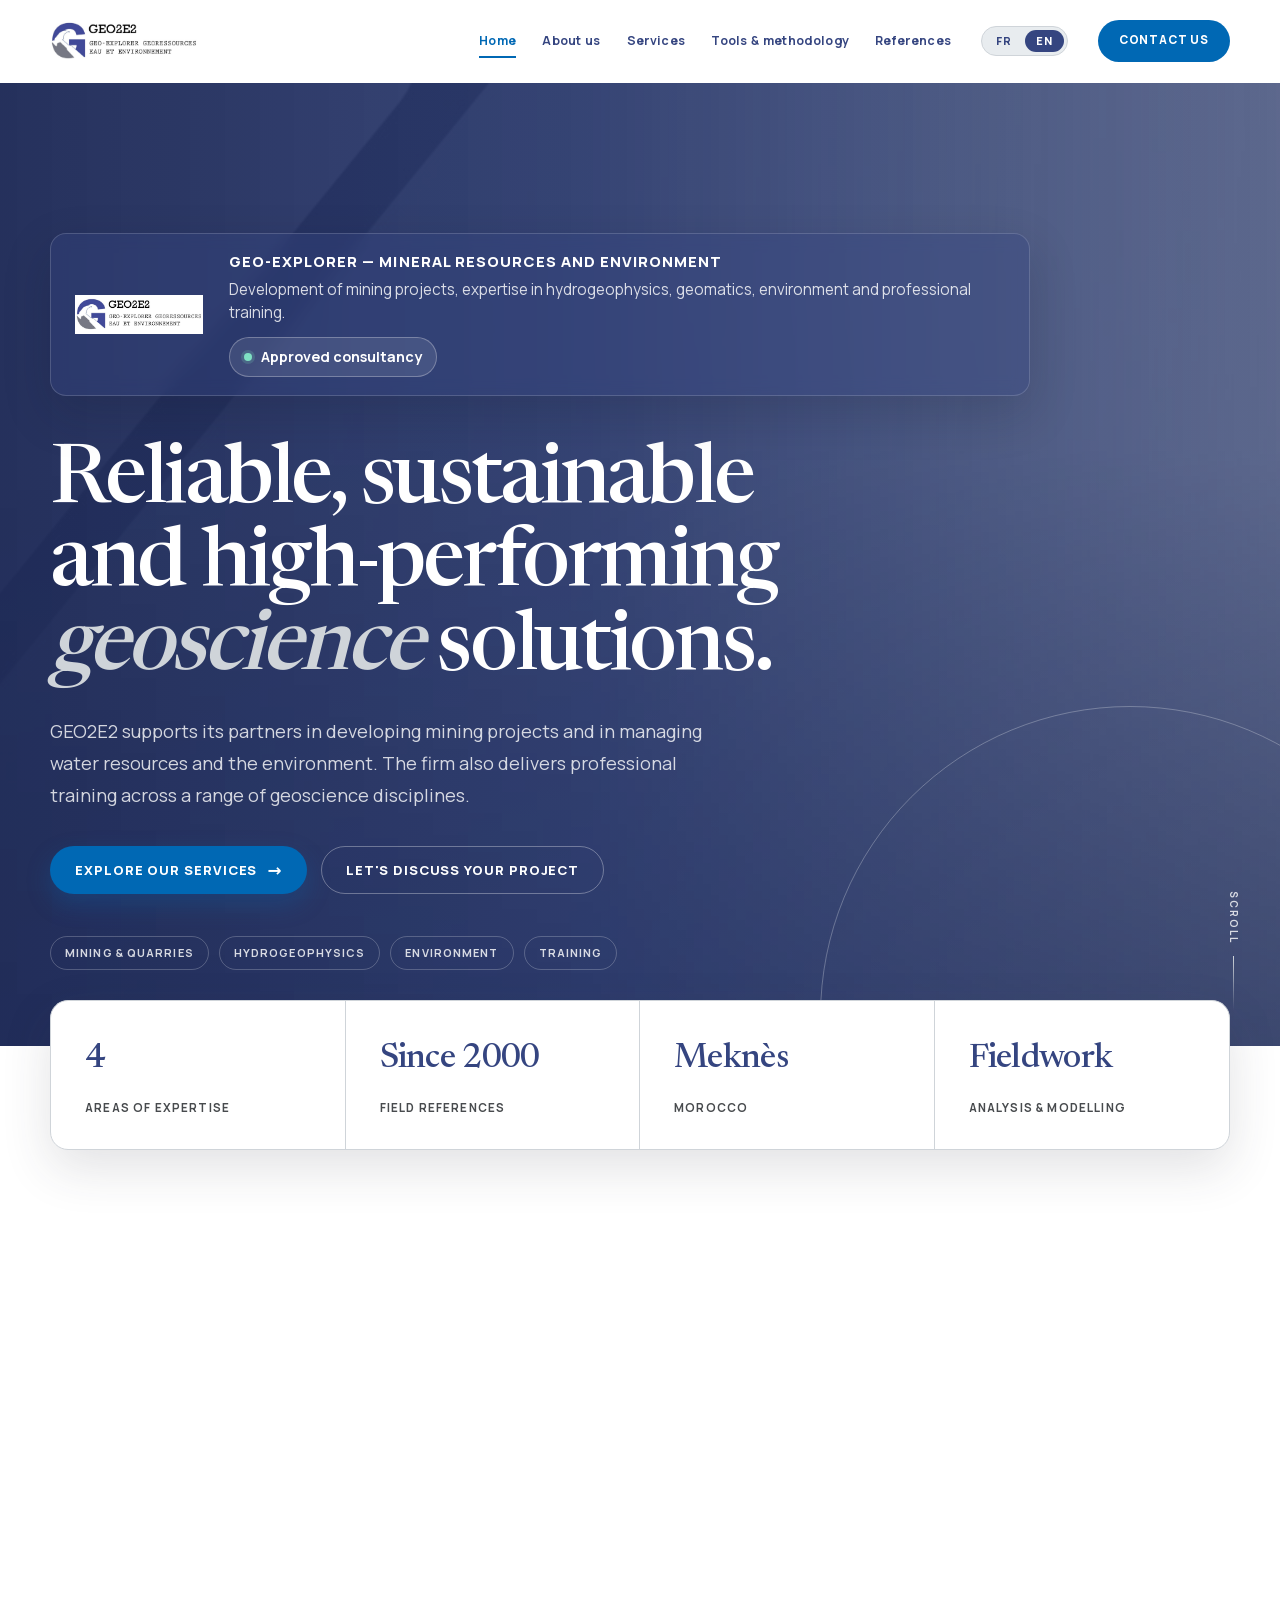
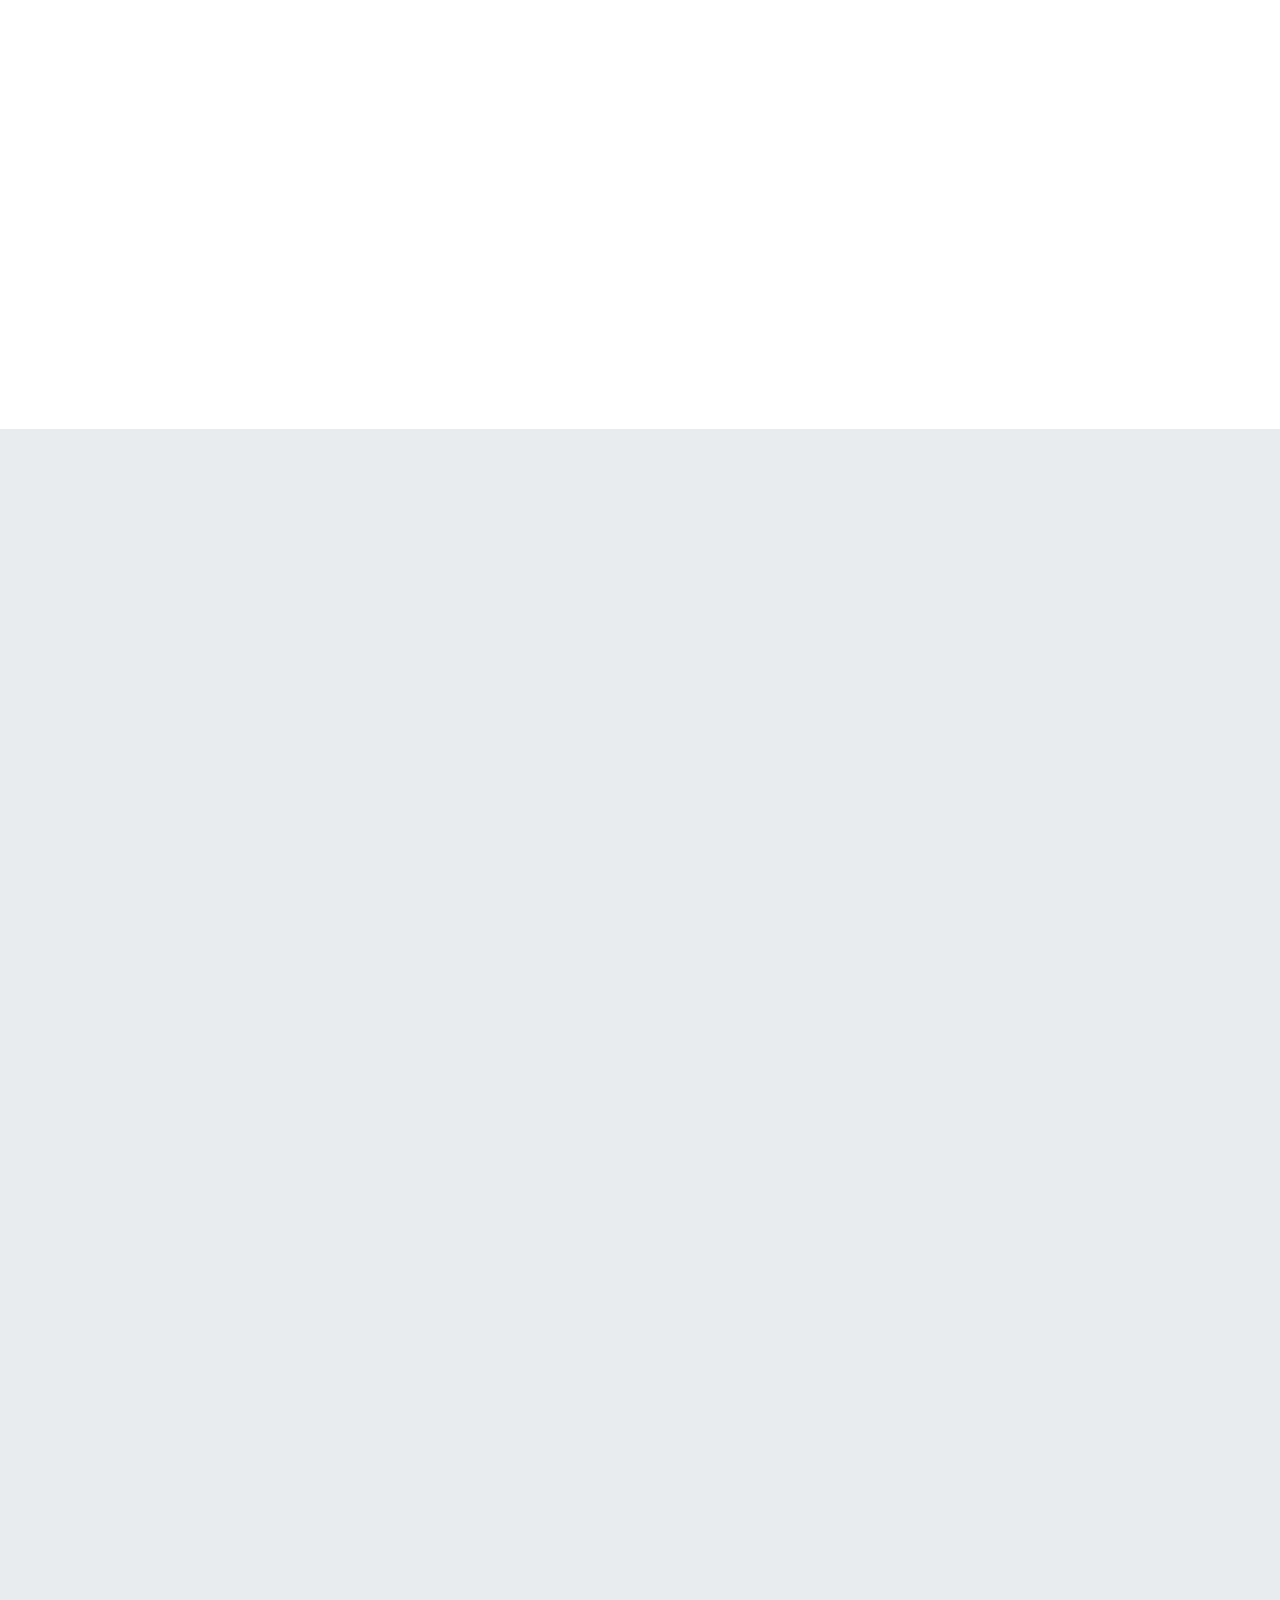
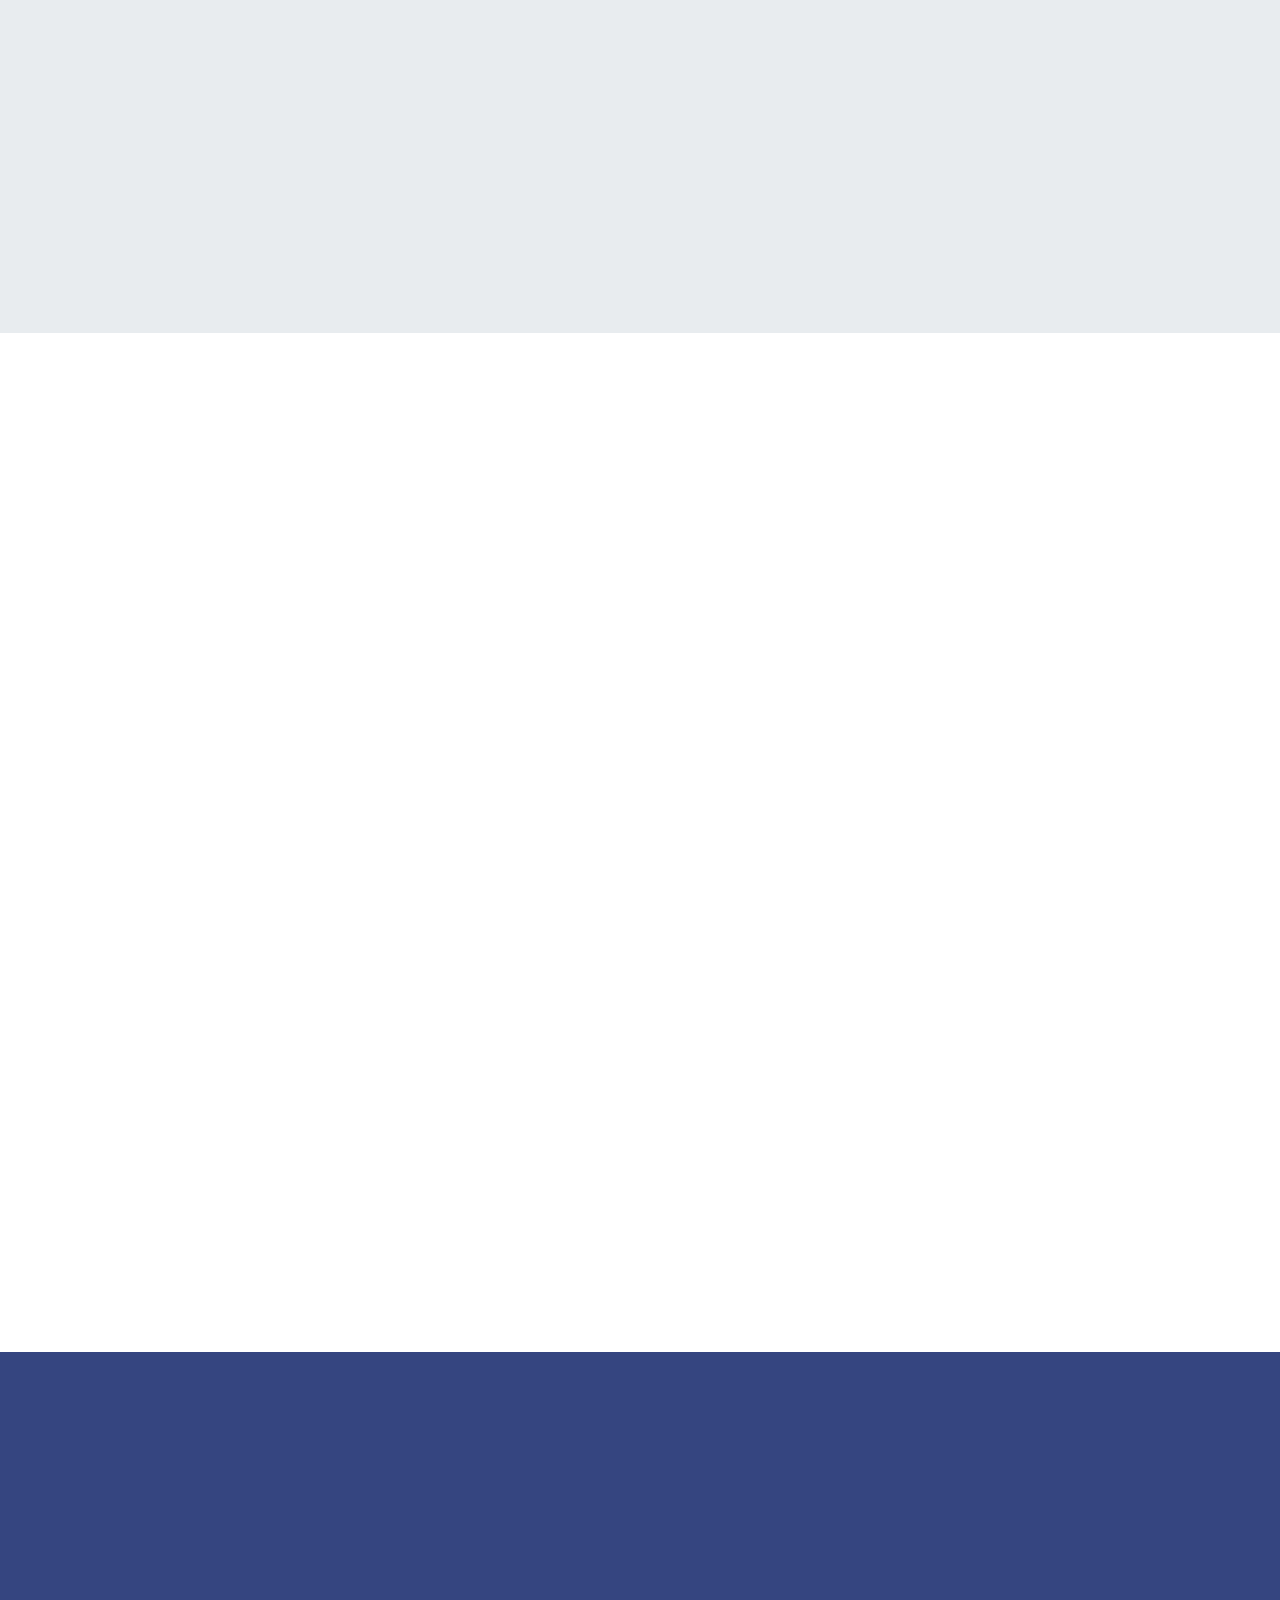
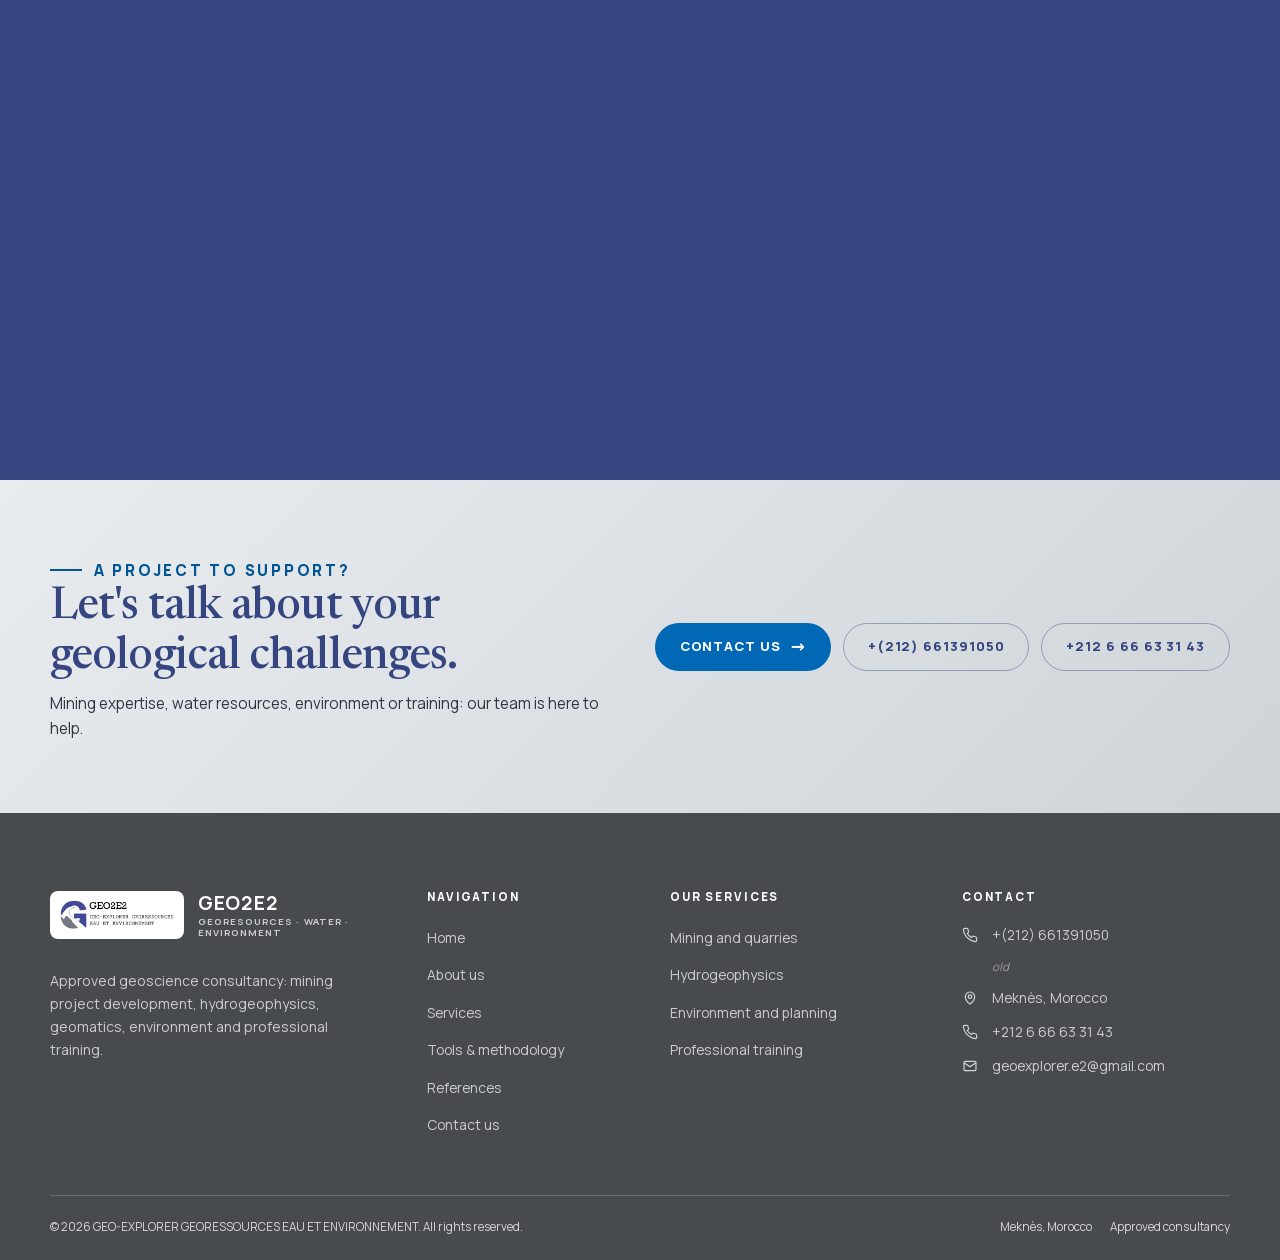
==== commit 51dcd445: "Remédiation complète : hero sans texte, bilinguisme, polices locales, fallback formulaire, traçabili" ====
--- a/en/index.html
+++ b/en/index.html
@@ -8,7 +8,7 @@
   <link rel="alternate" hreflang="en" href="http://geo2e2.atwebpages.com/en/index.html">
   <link rel="alternate" hreflang="x-default" href="http://geo2e2.atwebpages.com/index.html">
   <link rel="canonical" href="http://geo2e2.atwebpages.com/en/index.html">
-  <meta http-equiv="Content-Security-Policy" content="default-src 'none'; script-src 'self'; style-src 'self' https://fonts.googleapis.com; font-src https://fonts.gstatic.com; img-src 'self' data:; connect-src 'self'; form-action 'self' mailto:; base-uri 'self'; object-src 'none'; frame-src 'none'">
+  <meta http-equiv="Content-Security-Policy" content="default-src 'none'; script-src 'self'; style-src 'self'; font-src 'self'; img-src 'self' data:; connect-src 'self'; form-action 'self' mailto:; base-uri 'self'; object-src 'none'; frame-src 'none'">
   <meta name="referrer" content="strict-origin-when-cross-origin">
   <title>GEO2E2 — Geoscience, mining, water and environmental consultancy</title>
   <meta name="description" content="GEO2E2 is an approved consultancy based in Meknès, Morocco. We support mining, hydrogeological and environmental projects and deliver professional training in the geosciences.">
@@ -17,15 +17,14 @@
   <meta property="og:type" content="website">
   <meta property="og:locale" content="en_US">
   <meta property="og:locale:alternate" content="fr_FR">
-  <meta property="og:image" content="../img/hero-background.jpg">
-  <link rel="icon" href="../img/logo.jpeg">
-  <link rel="preconnect" href="https://fonts.googleapis.com">
-  <link rel="preconnect" href="https://fonts.gstatic.com" crossorigin>
-  <link href="https://fonts.googleapis.com/css2?family=Manrope:wght@400;500;600;700;800&family=Newsreader:opsz,wght@6..72,400;6..72,500;6..72,600&display=swap" rel="stylesheet">
-  <link rel="stylesheet" href="../css/reset.css?v=20261124">
-  <link rel="stylesheet" href="../css/style.css?v=20261124">
-  <script src="../js/lang.js?v=20261124"></script>
-  <noscript><link rel="stylesheet" href="../css/noscript.css?v=20261124"></noscript>
+  <link rel="icon" type="image/svg+xml" href="../img/favicon.svg">
+  <link rel="alternate icon" type="image/x-icon" href="../img/favicon.ico">
+  <link rel="apple-touch-icon" href="../img/apple-touch-icon.png">
+  <link rel="stylesheet" href="../css/fonts.css?v=20261120">
+  <link rel="stylesheet" href="../css/reset.css?v=20261120">
+  <link rel="stylesheet" href="../css/style.css?v=20261120">
+  <script src="../js/lang.js?v=20261120"></script>
+  <noscript><link rel="stylesheet" href="../css/noscript.css?v=20261120"></noscript>
   <script type="application/ld+json">
   {
     "@context": "https://schema.org",
@@ -33,7 +32,7 @@
     "name": "GEO2E2 — GEO-EXPLORER GEORESSOURCES EAU ET ENVIRONNEMENT",
     "description": "Approved geoscience consultancy: mining project development, hydrogeophysics, environment, spatial planning and professional training.",
     "email": "geoexplorer.e2@gmail.com",
-    "telephone": ["+212666633143", "+212661391050"],
+    "telephone": ["+212661391050", "+212666633143"],
     "address": {
       "@type": "PostalAddress",
       "addressLocality": "Meknès",
@@ -87,7 +86,7 @@
     <!-- Hero -->
     <section class="hero">
       <div class="hero-media">
-        <img src="../img/hero-background.jpg" alt="GEO2E2 — geosciences, mineral resources and the environment">
+        <img src="../img/hero-background-clean.jpg" alt="">
       </div>
       <div class="container">
         <div class="hero-brand">
@@ -95,7 +94,7 @@
             <img src="../img/logo.jpeg" alt="GEO2E2 logo">
           </div>
           <div class="hero-brand-copy">
-            <p class="hero-brand-title">GEOEXPLORER GÉORESOURCES ET ENVIRONNEMENT</p>
+            <p class="hero-brand-title">GEO-EXPLORER — MINERAL RESOURCES AND ENVIRONMENT</p>
             <p class="hero-brand-desc">Development of mining projects, expertise in hydrogeophysics, geomatics, environment and professional training.</p>
             <p class="hero-approval"><span class="approval-dot" aria-hidden="true"></span>Approved consultancy</p>
           </div>
@@ -330,8 +329,9 @@
         </div>
         <div class="cta-actions">
           <a href="contact.html" class="btn btn-dark">Contact us <span class="arrow" aria-hidden="true">→</span></a>
+          <a href="tel:+212661391050" class="btn btn-outline">+(212) 661391050</a>
           <a href="tel:+212666633143" class="btn btn-outline">+212 6 66 63 31 43</a>
-          <a href="tel:+212661391050" class="btn btn-outline">+(212) 661391050</a>
+
         </div>
       </div>
     </section>
@@ -378,6 +378,11 @@
           <h3>Contact</h3>
           <ul class="footer-contact">
             <li>
+              <svg viewBox="0 0 24 24" fill="none" stroke="currentColor" stroke-width="1.8" aria-hidden="true"><path d="M22 16.9v3a2 2 0 0 1-2.2 2 19.8 19.8 0 0 1-8.6-3.1 19.5 19.5 0 0 1-6-6A19.8 19.8 0 0 1 2.1 4.2 2 2 0 0 1 4.1 2h3a2 2 0 0 1 2 1.7c.1.9.4 1.8.7 2.6a2 2 0 0 1-.5 2.1L8 9.7a16 16 0 0 0 6 6l1.3-1.3a2 2 0 0 1 2.1-.5c.8.3 1.7.6 2.6.7a2 2 0 0 1 1.7 2Z"/></svg>
+              <a href="tel:+212661391050">+(212) 661391050</a>
+              <span class="phone-old">old</span>
+            </li>
+            <li>
               <svg viewBox="0 0 24 24" fill="none" stroke="currentColor" stroke-width="1.8" aria-hidden="true"><path d="M12 21s7-5.4 7-11a7 7 0 1 0-14 0c0 5.6 7 11 7 11Z"/><circle cx="12" cy="10" r="2.6"/></svg>
               <span>Meknès, Morocco</span>
             </li>
@@ -385,10 +390,7 @@
               <svg viewBox="0 0 24 24" fill="none" stroke="currentColor" stroke-width="1.8" aria-hidden="true"><path d="M22 16.9v3a2 2 0 0 1-2.2 2 19.8 19.8 0 0 1-8.6-3.1 19.5 19.5 0 0 1-6-6A19.8 19.8 0 0 1 2.1 4.2 2 2 0 0 1 4.1 2h3a2 2 0 0 1 2 1.7c.1.9.4 1.8.7 2.6a2 2 0 0 1-.5 2.1L8 9.7a16 16 0 0 0 6 6l1.3-1.3a2 2 0 0 1 2.1-.5c.8.3 1.7.6 2.6.7a2 2 0 0 1 1.7 2Z"/></svg>
               <a href="tel:+212666633143">+212 6 66 63 31 43</a>
             </li>
-            <li>
-              <svg viewBox="0 0 24 24" fill="none" stroke="currentColor" stroke-width="1.8" aria-hidden="true"><path d="M22 16.9v3a2 2 0 0 1-2.2 2 19.8 19.8 0 0 1-8.6-3.1 19.5 19.5 0 0 1-6-6A19.8 19.8 0 0 1 2.1 4.2 2 2 0 0 1 4.1 2h3a2 2 0 0 1 2 1.7c.1.9.4 1.8.7 2.6a2 2 0 0 1-.5 2.1L8 9.7a16 16 0 0 0 6 6l1.3-1.3a2 2 0 0 1 2.1-.5c.8.3 1.7.6 2.6.7a2 2 0 0 1 1.7 2Z"/></svg>
-              <a href="tel:+212661391050">+(212) 661391050</a>
-            </li>
+
             <li>
               <svg viewBox="0 0 24 24" fill="none" stroke="currentColor" stroke-width="1.8" aria-hidden="true"><rect x="3" y="5" width="18" height="14" rx="2"/><path d="m3 7 9 6 9-6"/></svg>
               <a href="mailto:geoexplorer.e2@gmail.com">geoexplorer.e2@gmail.com</a>
@@ -407,6 +409,6 @@
     </div>
   </footer>
 
-  <script src="../js/main.js?v=20261124"></script>
+  <script src="../js/main.js?v=20261120"></script>
 </body>
 </html>
--- a/css/fonts.css
+++ b/css/fonts.css
@@ -0,0 +1,48 @@
+/* ==========================================================================
+   Polices auto-hébergées — sous-ensembles latin et latin-ext uniquement
+   Fichiers variables : une seule ressource par famille et par sous-ensemble.
+   ========================================================================== */
+
+/* Manrope — latin — variable 400 800 */
+@font-face {
+  font-family: 'Manrope';
+  font-style: normal;
+  font-weight: 400 800;
+  font-display: swap;
+  font-optical-sizing: auto;
+  src: url('../fonts/manrope-400-latin.woff2') format('woff2');
+  unicode-range: U+0000-00FF, U+0131, U+0152-0153, U+02BB-02BC, U+02C6, U+02DA, U+02DC, U+0304, U+0308, U+0329, U+2000-206F, U+20AC, U+2122, U+2191, U+2193, U+2212, U+2215, U+FEFF, U+FFFD;
+}
+
+/* Manrope — latin-ext — variable 400 800 */
+@font-face {
+  font-family: 'Manrope';
+  font-style: normal;
+  font-weight: 400 800;
+  font-display: swap;
+  font-optical-sizing: auto;
+  src: url('../fonts/manrope-400-latin-ext.woff2') format('woff2');
+  unicode-range: U+0100-02BA, U+02BD-02C5, U+02C7-02CC, U+02CE-02D7, U+02DD-02FF, U+0304, U+0308, U+0329, U+1D00-1DBF, U+1E00-1E9F, U+1EF2-1EFF, U+2020, U+20A0-20AB, U+20AD-20C4, U+2113, U+2C60-2C7F, U+A720-A7FF;
+}
+
+/* Newsreader — latin — variable 400 600 */
+@font-face {
+  font-family: 'Newsreader';
+  font-style: normal;
+  font-weight: 400 600;
+  font-display: swap;
+  font-optical-sizing: auto;
+  src: url('../fonts/newsreader-400-latin.woff2') format('woff2');
+  unicode-range: U+0000-00FF, U+0131, U+0152-0153, U+02BB-02BC, U+02C6, U+02DA, U+02DC, U+0304, U+0308, U+0329, U+2000-206F, U+20AC, U+2122, U+2191, U+2193, U+2212, U+2215, U+FEFF, U+FFFD;
+}
+
+/* Newsreader — latin-ext — variable 400 600 */
+@font-face {
+  font-family: 'Newsreader';
+  font-style: normal;
+  font-weight: 400 600;
+  font-display: swap;
+  font-optical-sizing: auto;
+  src: url('../fonts/newsreader-400-latin-ext.woff2') format('woff2');
+  unicode-range: U+0100-02BA, U+02BD-02C5, U+02C7-02CC, U+02CE-02D7, U+02DD-02FF, U+0304, U+0308, U+0329, U+1D00-1DBF, U+1E00-1E9F, U+1EF2-1EFF, U+2020, U+20A0-20AB, U+20AD-20C4, U+2113, U+2C60-2C7F, U+A720-A7FF;
+}
--- a/css/style.css
+++ b/css/style.css
@@ -227,6 +227,14 @@
   color: var(--white);
 }
 
+.btn-disabled {
+  border: 1px dashed rgba(53, 69, 128, 0.35);
+  color: rgba(53, 69, 128, 0.55);
+  background: transparent;
+  cursor: not-allowed;
+  opacity: 0.8;
+}
+
 .btn .arrow {
   font-size: 1.05rem;
   line-height: 1;
@@ -580,7 +588,8 @@
   width: 100%;
   height: 100%;
   object-fit: cover;
-  object-position: 68% center;
+  /* Recadrage vérifié sans texte : plus besoin de décalage pour masquer un glyphe. */
+  object-position: center;
   transform: scale(1.02);
   animation: heroZoom 18s var(--ease) both;
 }
@@ -1401,6 +1410,13 @@
   color: rgba(255, 255, 255, 0.72);
 }
 
+.phone-old {
+  grid-column: 2;
+  color: rgba(255, 255, 255, 0.45);
+  font-size: 0.72rem;
+  font-style: italic;
+}
+
 .footer-bottom {
   display: flex;
   align-items: center;
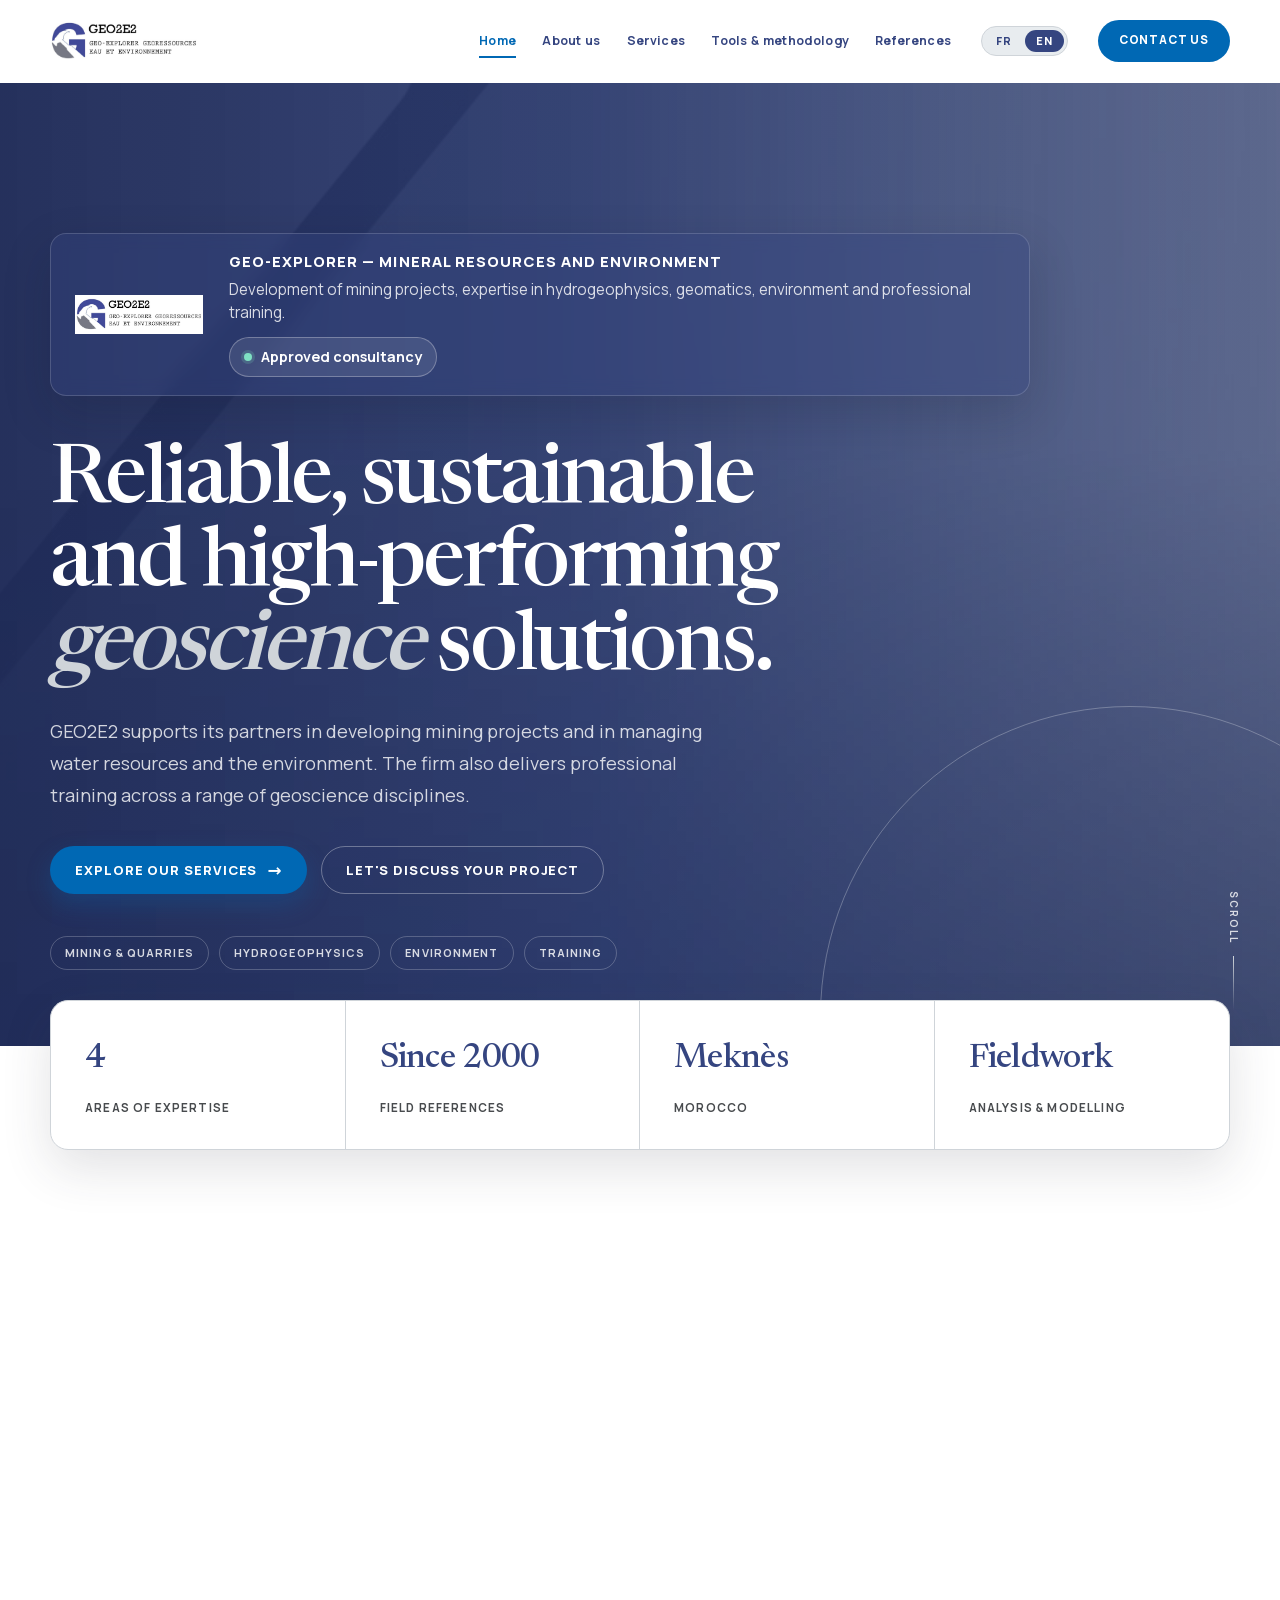
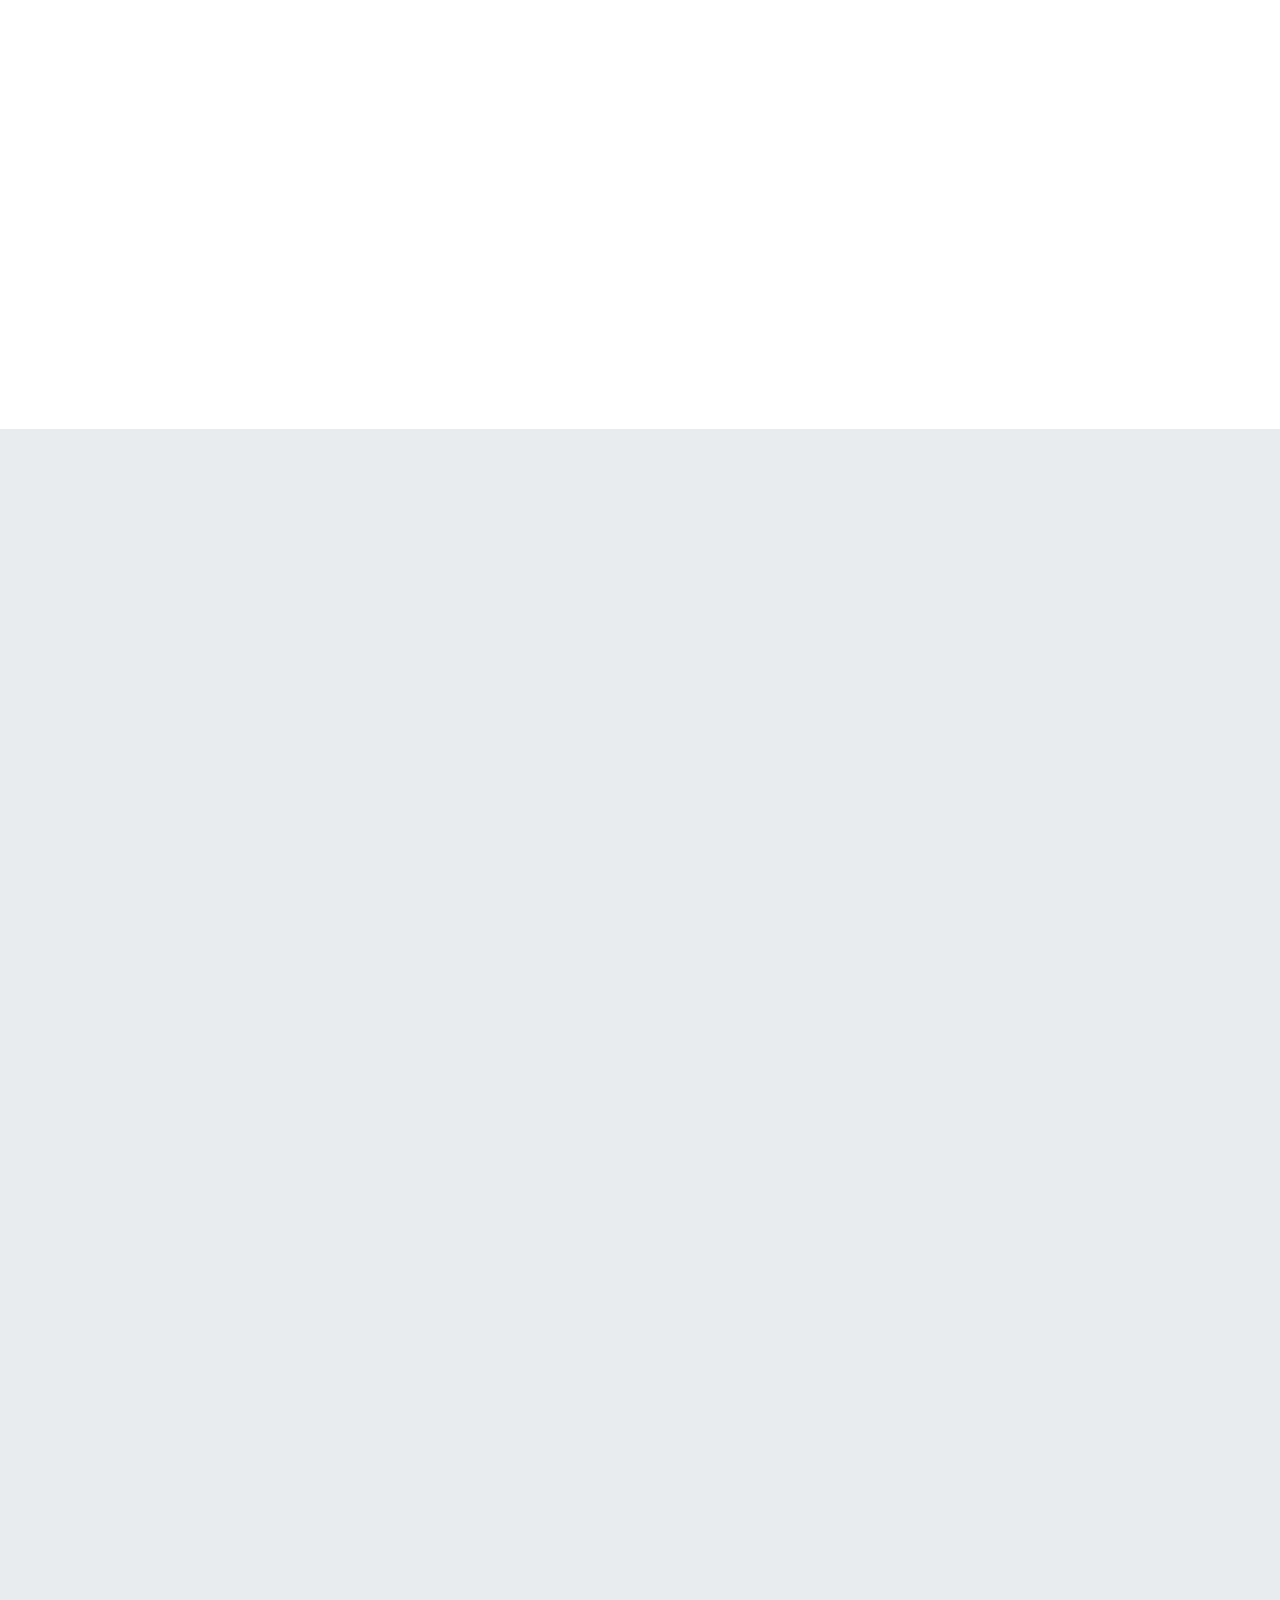
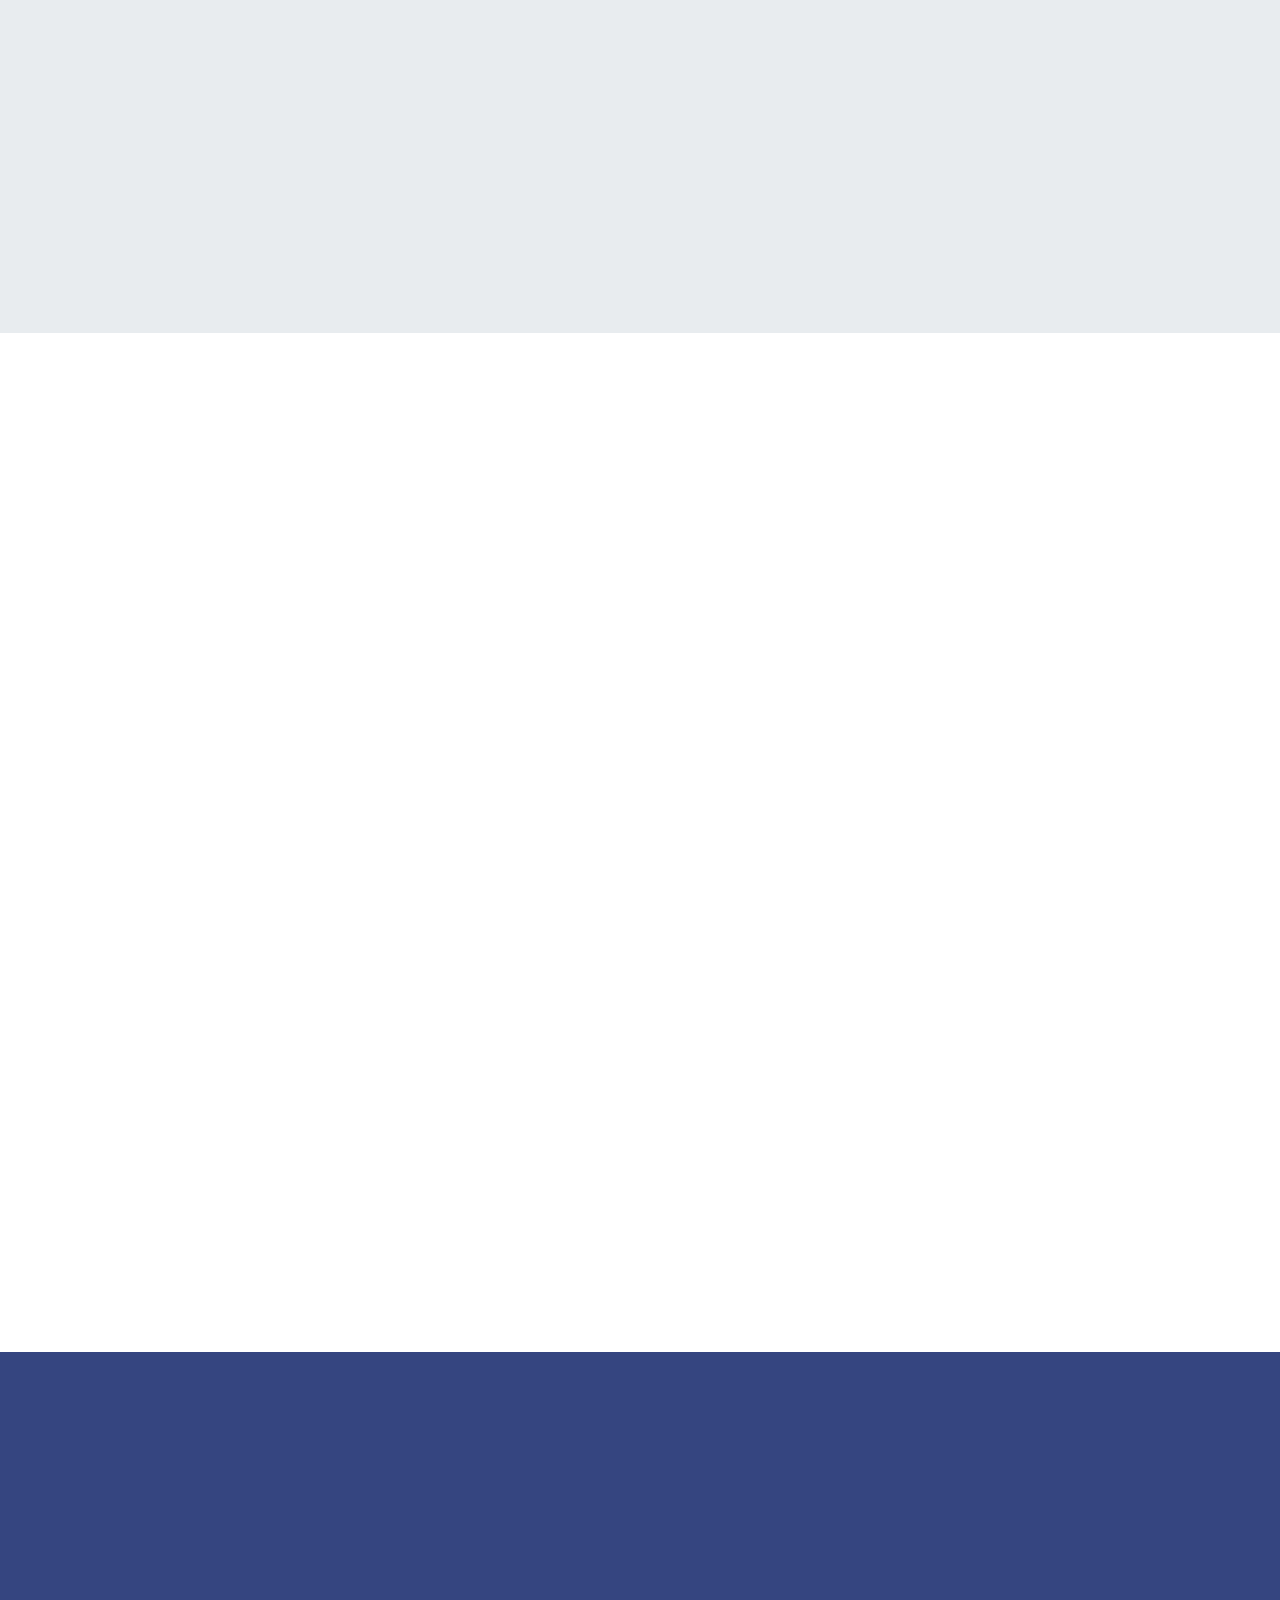
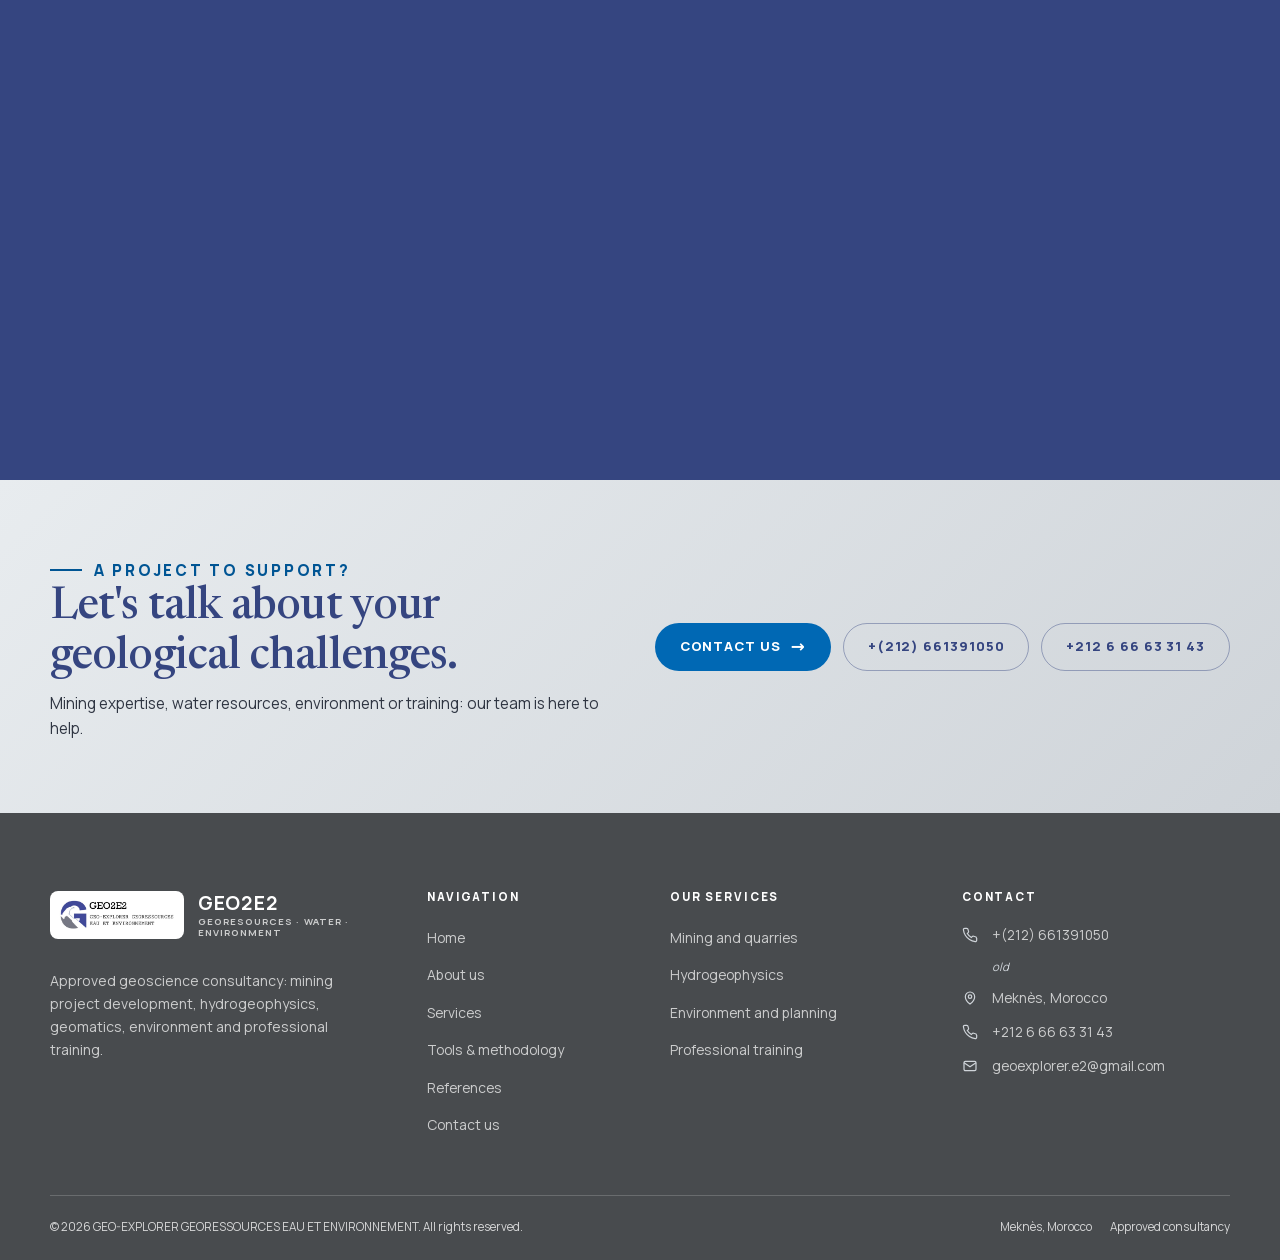
==== commit a5dd6bd4: "GitHub Pages : URL canoniques sous /geo2e2/, sitemap, .nojekyll, README" ====
--- a/en/index.html
+++ b/en/index.html
@@ -4,10 +4,10 @@
   <meta charset="UTF-8">
   <meta name="viewport" content="width=device-width, initial-scale=1.0">
   <meta name="theme-color" content="#354580">
-  <link rel="alternate" hreflang="fr" href="http://geo2e2.atwebpages.com/index.html">
-  <link rel="alternate" hreflang="en" href="http://geo2e2.atwebpages.com/en/index.html">
-  <link rel="alternate" hreflang="x-default" href="http://geo2e2.atwebpages.com/index.html">
-  <link rel="canonical" href="http://geo2e2.atwebpages.com/en/index.html">
+  <link rel="alternate" hreflang="fr" href="https://essahlaoui.github.io/geo2e2/index.html">
+  <link rel="alternate" hreflang="en" href="https://essahlaoui.github.io/geo2e2/en/index.html">
+  <link rel="alternate" hreflang="x-default" href="https://essahlaoui.github.io/geo2e2/index.html">
+  <link rel="canonical" href="https://essahlaoui.github.io/geo2e2/en/index.html">
   <meta http-equiv="Content-Security-Policy" content="default-src 'none'; script-src 'self'; style-src 'self'; font-src 'self'; img-src 'self' data:; connect-src 'self'; form-action 'self' mailto:; base-uri 'self'; object-src 'none'; frame-src 'none'">
   <meta name="referrer" content="strict-origin-when-cross-origin">
   <title>GEO2E2 — Geoscience, mining, water and environmental consultancy</title>
--- a/css/style.css
+++ b/css/style.css
@@ -1412,7 +1412,8 @@
 
 .phone-old {
   grid-column: 2;
-  color: rgba(255, 255, 255, 0.45);
+  /* #CFD4D9 : contraste 5,9:1 sur le fond #484B4E du pied de page. */
+  color: var(--color-bg-mid);
   font-size: 0.72rem;
   font-style: italic;
 }
